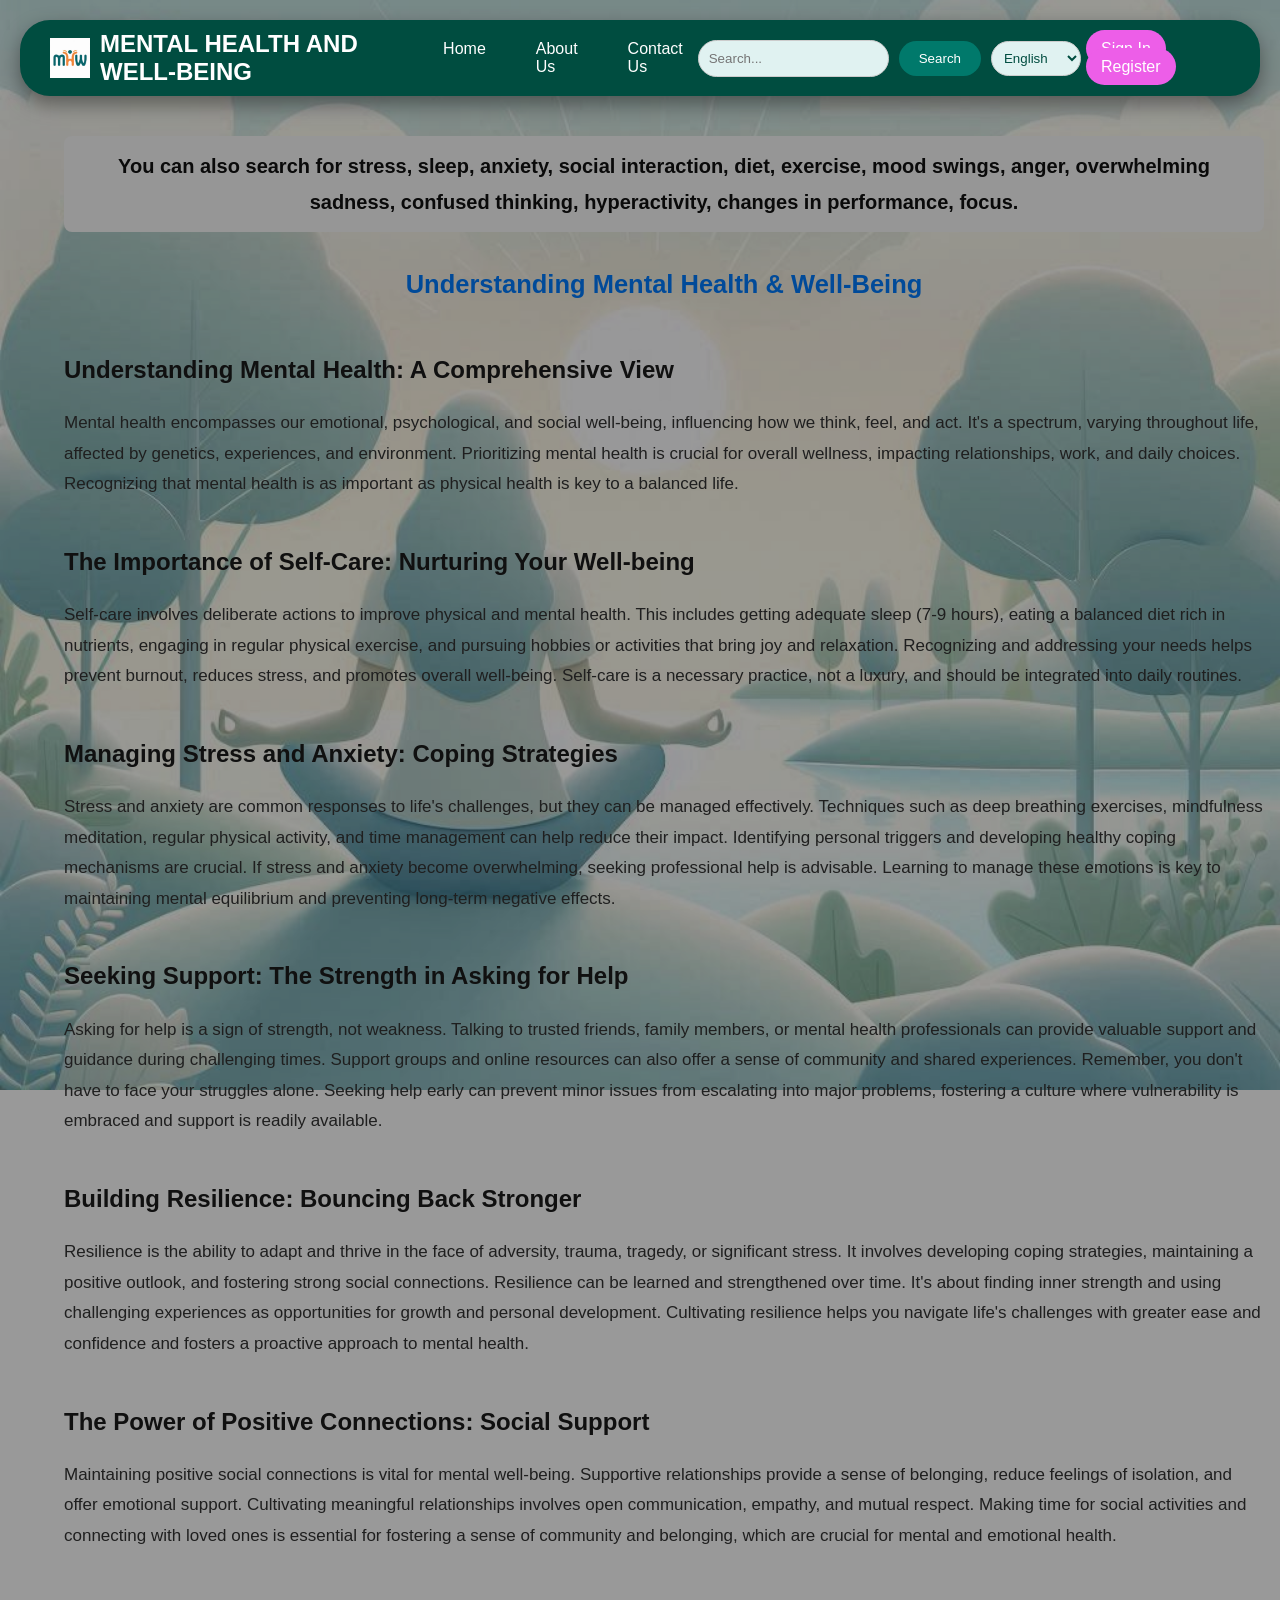
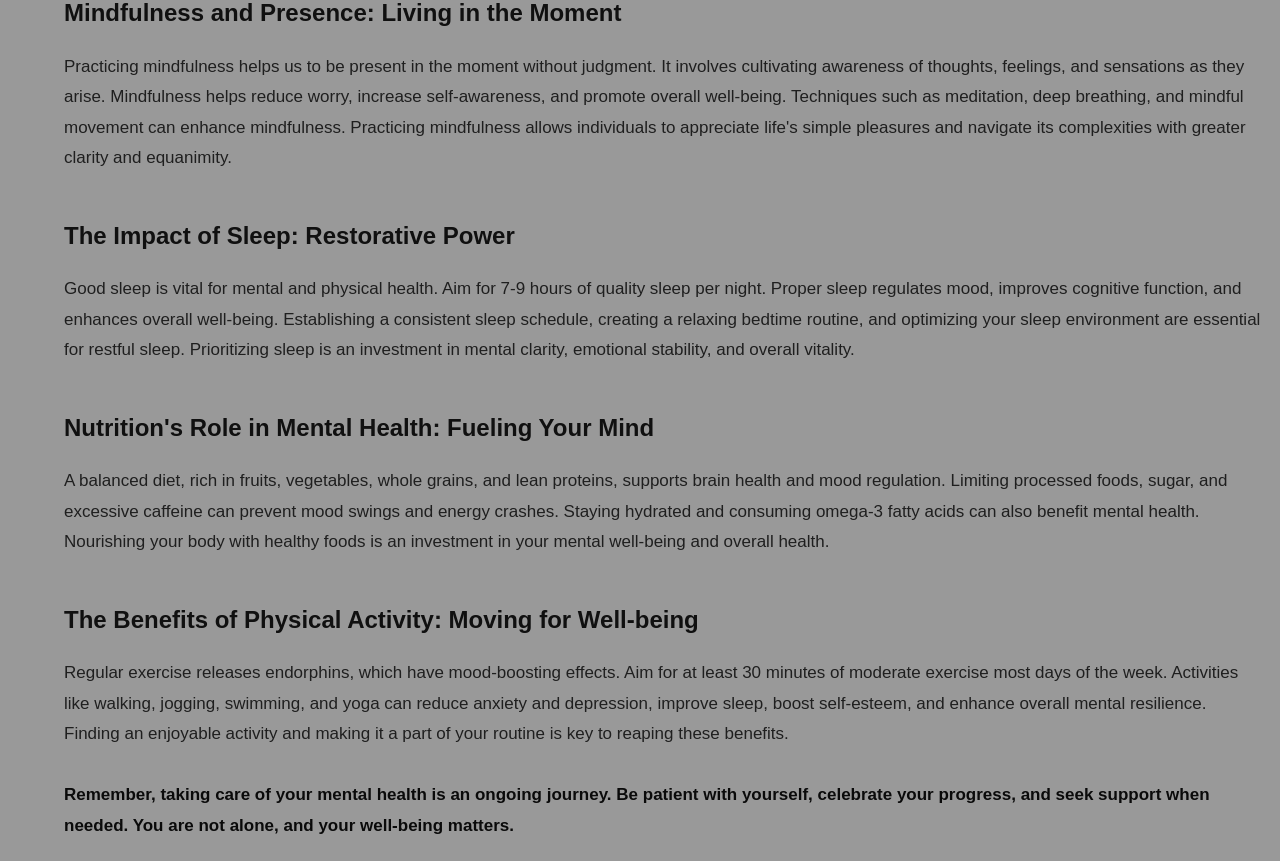
==== index.html @ 427c66b4 "Initial commit" ====
<!DOCTYPE html>
<html lang="en">
<head>
    <meta charset="UTF-8">
    <meta name="viewport" content="width=device-width, initial-scale=1.0">
    <title>My Website</title>
    <link rel="stylesheet" href="style.css">
    <style>
        body {
            font-family: Arial, sans-serif;
            margin: 0;
            padding: 0;
            background: url('Designer.jpeg') no-repeat center center fixed;
            background-size: cover;
            background-position: center;
            display: flex;
            flex-direction: column;
            min-height: 100vh;
            position: relative;
        }
        .overlay {
            position: absolute;
            top: 0;
            left: 0;
            width: 100%;
            height: 100%;
            background: rgba(0, 0, 0, 0.4);
            z-index: 1;
        }
        .navbar {
            position: relative;
            z-index: 2;
            display: flex;
            align-items: center;
            justify-content: space-between;
            background-color: #004d40; /* Dark teal background */
            padding: 10px 30px;
            color: white;
            box-shadow: 0 8px 20px rgba(0, 0, 0, 0.4);
            border-radius: 30px; /* Rounded corners */
            margin: 20px; /* Add space from the edges */
            transition: background-color 0.3s ease-in-out;
        }
        .navbar:hover {
            background-color: #00695c; /* Lighter teal on hover */
        }
        .logo {
            display: flex;
            align-items: center;
        }
        .logo img {
            width: 40px;
            height: 40px;
            margin-right: 10px;
        }
        .logo h1 {
            margin: 0;
            font-size: 24px;
            font-weight: bold;
            text-transform: uppercase;
        }
        .nav-links {
            display: flex;
            gap: 20px;
        }
        .nav-links a {
            color: white;
            text-decoration: none;
            padding: 10px 15px;
            border-radius: 30px; /* Rounded links */
            font-size: 16px;
            font-weight: 500;
            transition: background 0.3s ease-in-out;
        }
        .nav-links a:hover {
            background-color: #00796b; /* Slightly lighter teal */
            transform: scale(1.05); /* Hover effect scale */
        }
        .search-language {
            display: flex;
            align-items: center;
            gap: 10px; /* Adds space between search bar, button, and language select */
        }
        .search-box {
            padding: 10px;
            border-radius: 20px; /* Rounded search box */
            border: 1px solid #ccc;
            outline: none;
            background-color: #e0f2f1; /* Light cyan background */
            color: #004d40; /* Dark teal text */
        }
        .search-box:focus {
            border-color: #00796b; /* Lighter teal on focus */
        }
        .btn {
            padding: 10px 20px;
            border-radius: 20px; /* Rounded button */
            background-color: #00796b; /* Lighter teal */
            color: white;
            text-decoration: none;
            border: none;
            cursor: pointer;
            transition: background 0.3s ease-in-out;
        }
        .btn:hover {
            background-color: #004d40; /* Dark teal on hover */
        }
        .language-select {
            padding: 8px;
            border-radius: 20px; /* Rounded select box */
            border: 1px solid #ccc;
            background-color: #e0f2f1; /* Light cyan background */
            color: #004d40; /* Dark teal text */
        }
        .auth-buttons .btn {
            background-color: #ed5ee8;
            padding: 10px 15px;
            border-radius: 30px; /* Rounded button */
            color: white;
            text-decoration: none;
            margin-left: 5px;
            transition: background 0.3s ease;
        }
        .auth-buttons .btn:hover {
            background-color: #ed4949;
        }
        .profile-container {
            position: relative;
            display: none;
        }
        .profile-btn {
            background-color: #b46ef1;
            padding: 10px 15px;
            border-radius: 30px; /* Rounded button */
            color: white;
            text-decoration: none;
            cursor: pointer;
            border: none;
        }
        .profile-dropdown {
            display: none;
            position: absolute;
            right: 0;
            top: 40px;
            background: white;
            color: black;
            padding: 15px;
            border-radius: 15px;
            box-shadow: 0 0 10px rgba(0, 0, 0, 0.2);
            width: 250px;
            text-align: left;
        }
        .profile-dropdown p {
            margin: 5px 0;
        }
        .profile-dropdown button {
            background-color: #007bff;
            color: white;
            border: none;
            padding: 8px 12px;
            border-radius: 5px;
            cursor: pointer;
            width: 100%;
            margin-top: 8px;
        }
        .logout-btn {
            background-color: red !important;
        }

        /* Mental Health Section Styles */
        .mental-health-section {
            padding: 20px;
            background: rgba(255, 255, 255, 0.7); /* Transparent background */
            border-radius: 10px;
            max-width: 900px;
            margin-left: auto;
            margin-right: auto;
            margin-top: 0;
            text-align: left;
            color: #333;
        }
        .mental-health-section h2 {
            color: #007bff;
            text-align: center;
        }
        .mental-health-section p {
            font-size: 18px;
            line-height: 1.8;
            margin-bottom: 20px;
        }
        .mental-health-section ul {
            list-style-type: none;
            padding: 0;
        }
        .mental-health-section ul li {
            background: #e6f2ff;
            padding: 10px;
            margin: 8px 0;
            border-left: 5px solid #007bff;
            font-size: 16px;
        }
        .hidden-section {
            display: none;
        }
    </style>
</head>
<body>
    <div class="overlay"></div>
    <nav class="navbar">
        <div class="logo">
            <img src="logo2.jpeg" alt="Logo">
            <h1>Mental Health And Well-Being</h1>
        </div>
        <div class="nav-links">
            <a href="#home" onclick="showSection('home')">Home</a>
            <a href="#about" onclick="showSection('about')">About Us</a>
            <a href="#contact" onclick="showSection('contact')">Contact Us</a>
        </div>
        <div class="search-language">
            <input type="text" id="search-box" class="search-box" placeholder="Search...">
            <button id="search-btn" class="btn">Search</button>
            <select class="language-select">
                <option value="en">English</option>
                <option value="es">Español</option>
                <option value="fr">Français</option>
            </select>
        </div>
        <div class="auth-buttons" id="authButtons">
            <a href="login.html" class="btn">Sign In</a>
            <a href="register.html" class="btn">Register</a>
        </div>
        <div class="profile-container" id="profileContainer">
            <button class="profile-btn" onclick="toggleProfile()">Profile</button>
            <div class="profile-dropdown" id="profileDropdown">
                <p><strong>Username:</strong> <span id="profileUsername"></span></p>
                <p><strong>Email:</strong> <span id="profileEmail"></span></p>
                <p><strong>Phone:</strong> <span id="profilePhone"></span></p>
                <button onclick="editProfile()">Edit Profile</button>
                <button class="logout-btn" onclick="logout()">Logout</button>
            </div>
        </div>
    </nav>

    <div class="mental-health-section" id="homeSection">
        <h2>Understanding Mental Health & Well-Being</h2>
        <script src="home.js"></script>
    </div>

    <div class="mental-health-section hidden-section" id="aboutSection">
        <h2>About Us</h2>
        <script src="about us.js"></script>
    </div>

    <div class="mental-health-section hidden-section" id="contactSection">
        <h2>Contact Us</h2>
        <p>If you have any questions or comments, please feel free to contact us.</p>
        <p>Email: pavanrakhi229@gmail.com</p>
        <p>Phone: 7673921139</p>
        <p>Email: barathwajmaduri6@gmail.com</p>
        <p>Phone: 8328093552</p>
        <p>Email: 23r01a66c8@cmrithyderabad.edu.in</p>
        <p>Phone: 7386427378</p>
    </div>

    <script>
        function updateAuthButtons() {
            let loggedInUser = JSON.parse(localStorage.getItem("loggedInUser"));

            if (loggedInUser) {
                document.getElementById("authButtons").style.display = "none";
                document.getElementById("profileContainer").style.display = "block";

                document.getElementById("profileUsername").innerText = loggedInUser.username || "N/A";
                document.getElementById("profileEmail").innerText = loggedInUser.email || "N/A";
                document.getElementById("profilePhone").innerText = loggedInUser.phone || "N/A";
            }
        }

        function toggleProfile() {
            let profileDropdown = document.getElementById("profileDropdown");
            profileDropdown.style.display = (profileDropdown.style.display === "block") ? "none" : "block";
        }

        function editProfile() {
            window.location.href = "profile.html";
        }

        function logout() {
            localStorage.removeItem("loggedInUser");
            alert("Logged out successfully!");
            window.location.href = "login.html";
        }

        function showSection(sectionId) {
            document.querySelectorAll('.mental-health-section').forEach(section => {
                section.classList.add('hidden-section');
            });
            document.getElementById(sectionId + 'Section').classList.remove('hidden-section');
        }

        function performSearch() {
            const searchQuery = document.getElementById("search-box").value;
            if (searchQuery) {
                window.location.href = `search.html?query=${encodeURIComponent(searchQuery)}`;
            } else {
                alert("Please enter a search query.");
            }
        }

        document.addEventListener("DOMContentLoaded", function() {
            updateAuthButtons();
            showSection('home');
            document.getElementById("search-btn").addEventListener("click", performSearch);
        });
    </script>
    <script src="script1.js"></script>
    <script src="sleep.js"></script>
    <script src="socialinteraction.js"></script>
    <script src="stress.js"></script>
    <script src="anxiety.js"></script>
    <script src="diet.js"></script>
    <script src="exercise.js"></script>
</body>
</html>
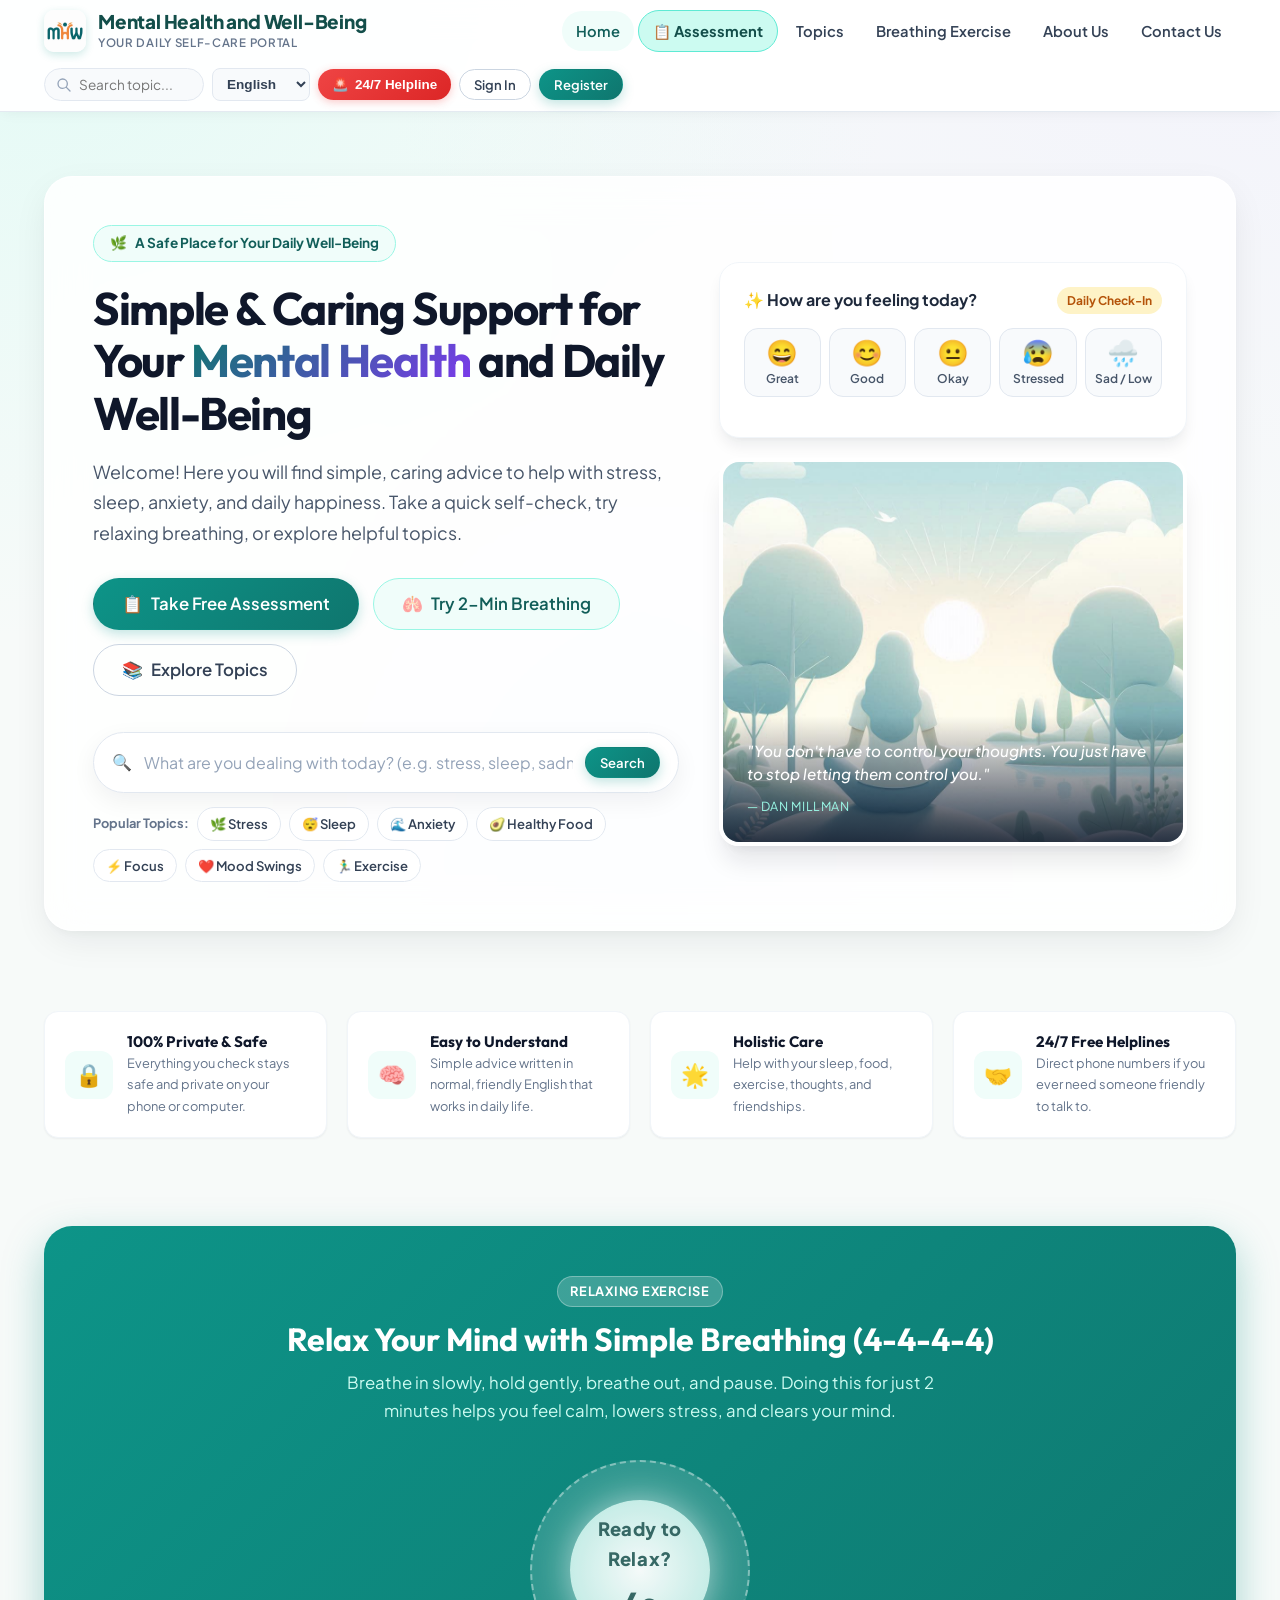
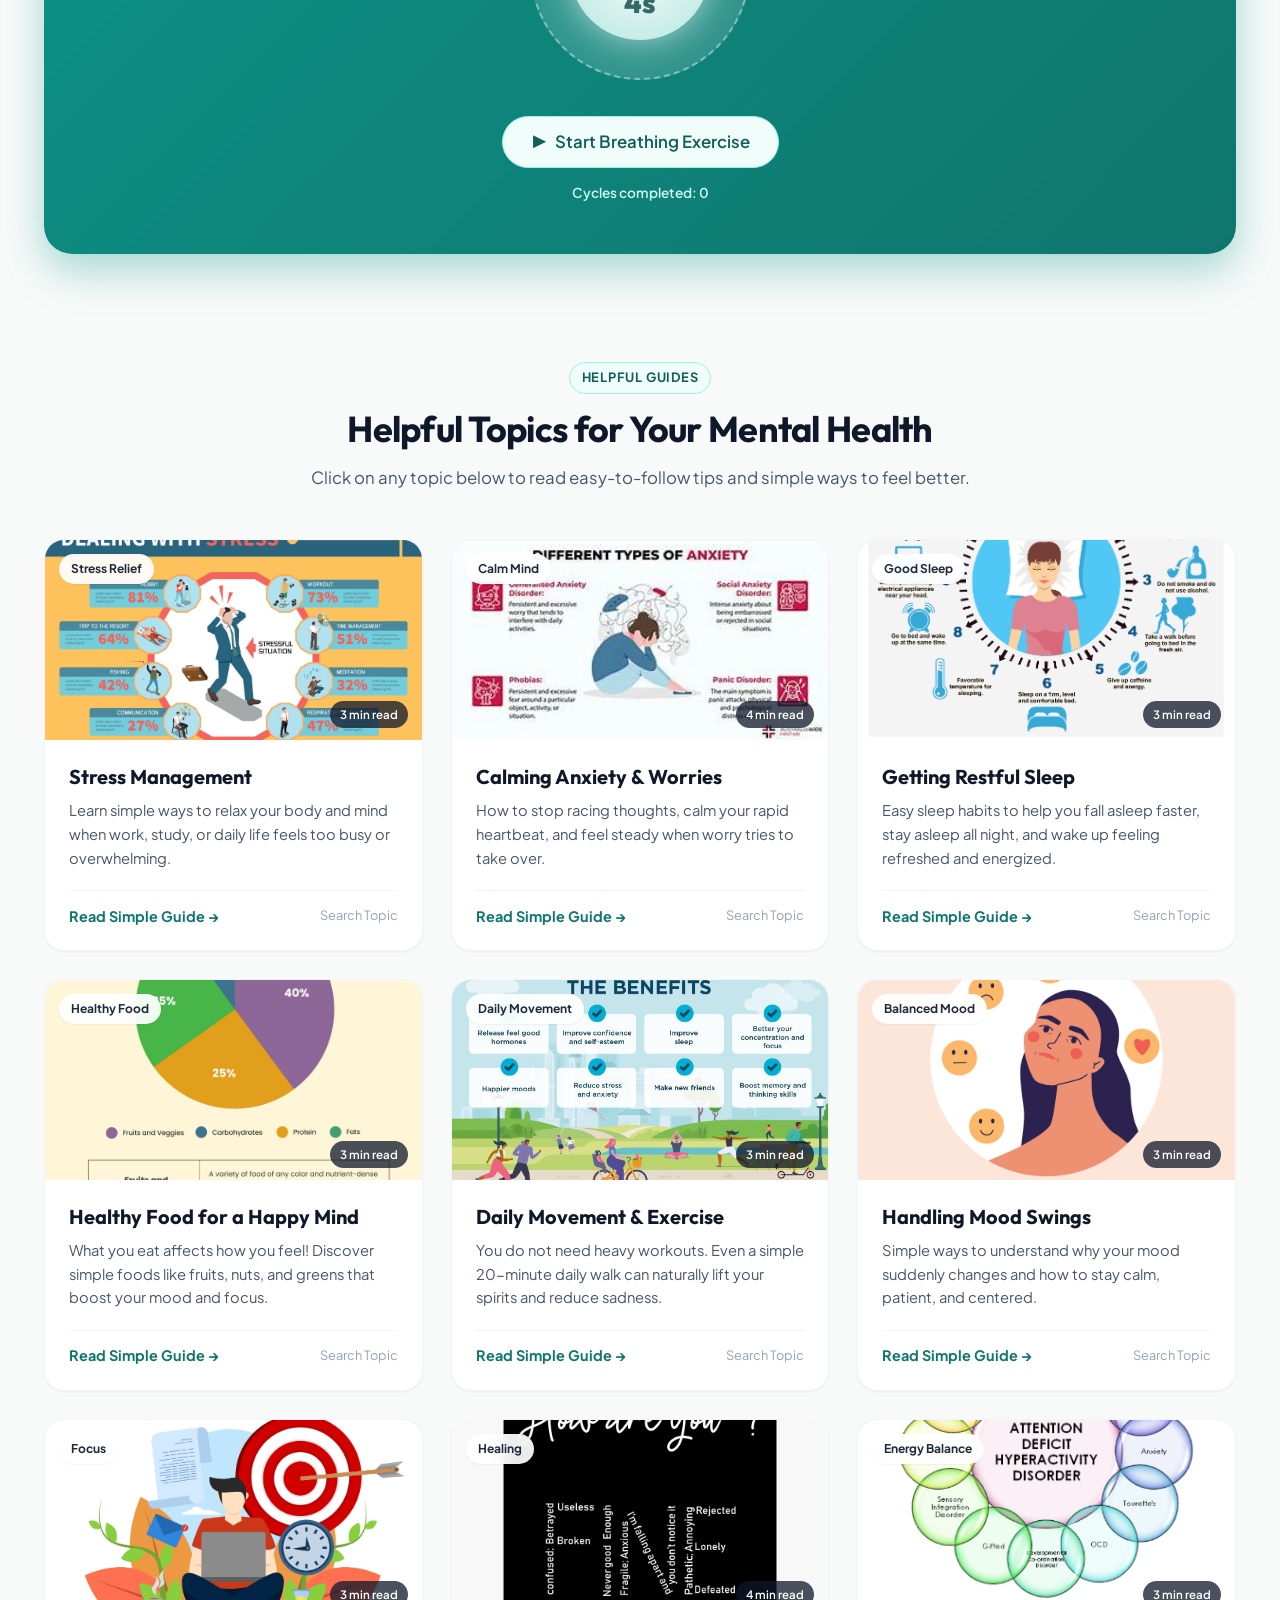
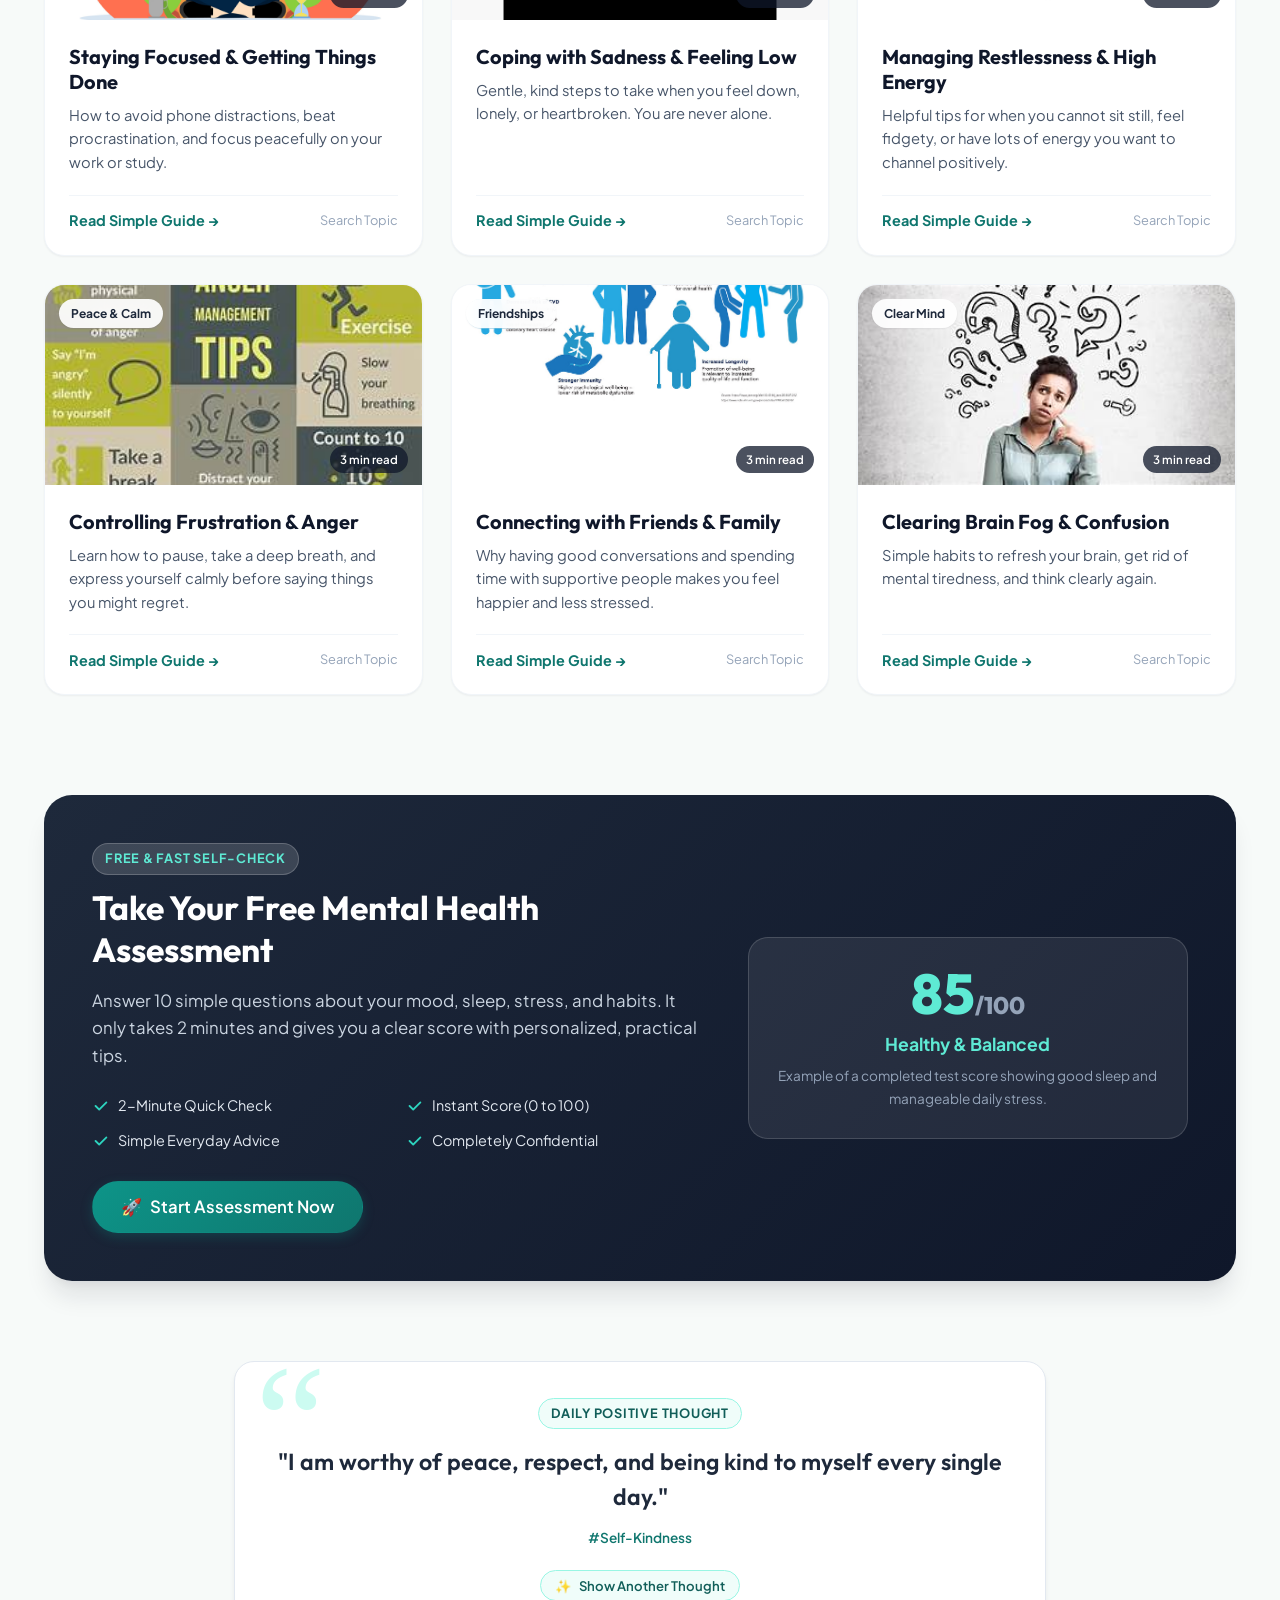
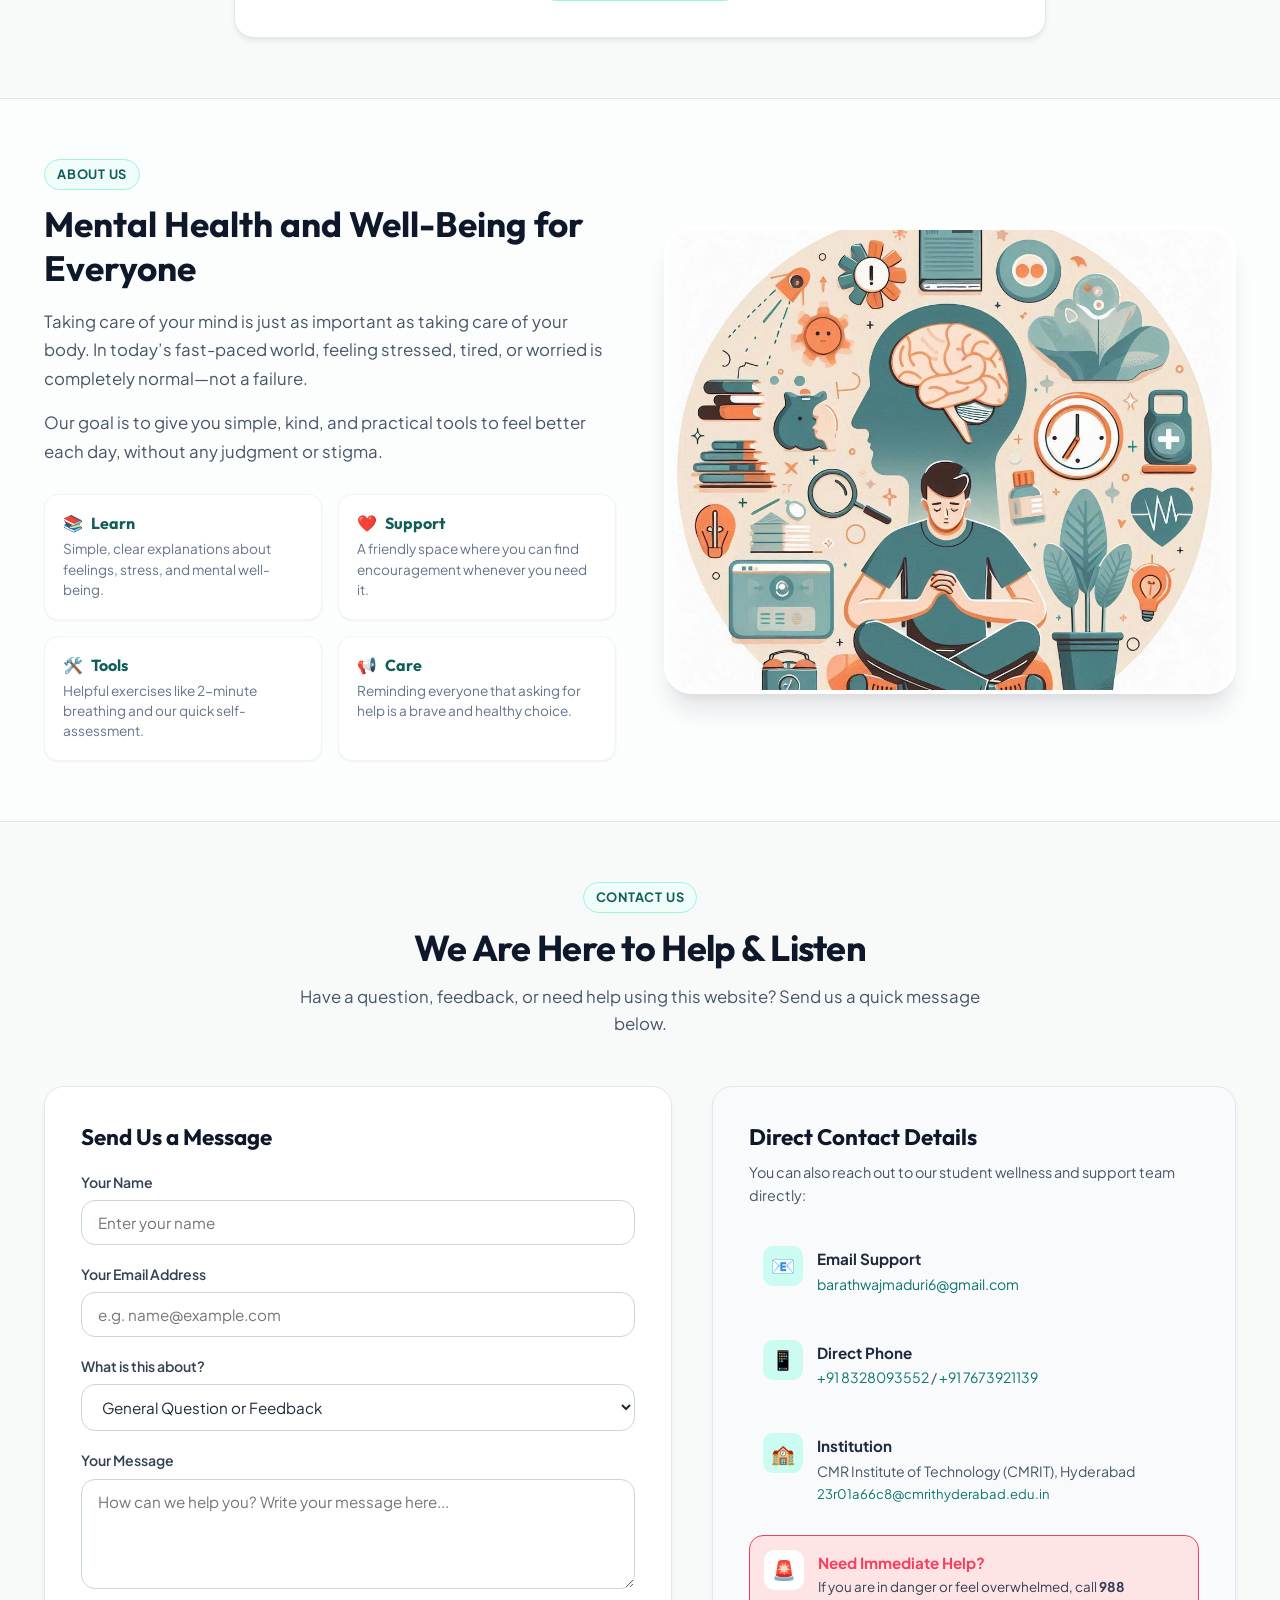
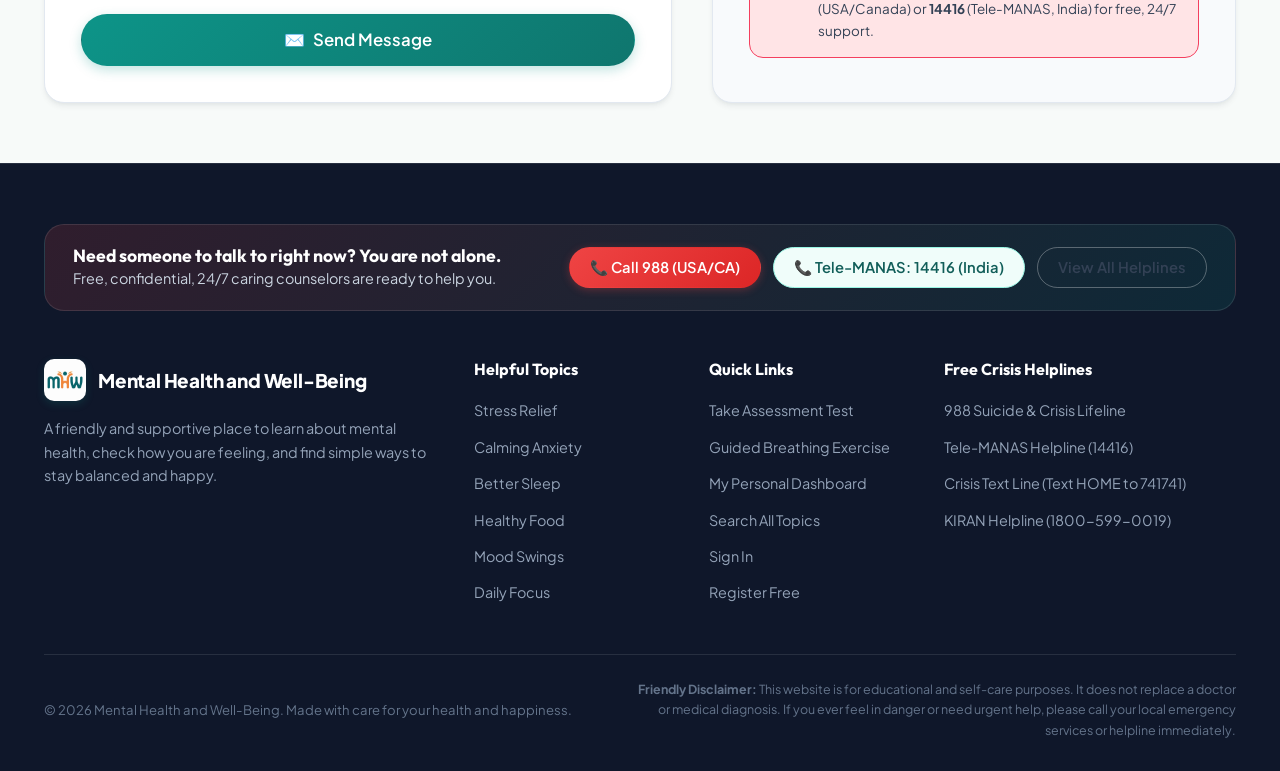
==== commit b980c093: "Innitial commit" ====
--- a/index.html
+++ b/index.html
@@ -3,322 +3,820 @@
 <head>
     <meta charset="UTF-8">
     <meta name="viewport" content="width=device-width, initial-scale=1.0">
-    <title>My Website</title>
+    <meta name="description" content="Mental Health and Well-Being - A friendly, supportive guide for everyday mental wellness, stress relief, healthy sleep, and 24/7 helpline support.">
+    <title>Mental Health and Well-Being</title>
     <link rel="stylesheet" href="style.css">
-    <style>
-        body {
-            font-family: Arial, sans-serif;
-            margin: 0;
-            padding: 0;
-            background: url('Designer.jpeg') no-repeat center center fixed;
-            background-size: cover;
-            background-position: center;
-            display: flex;
-            flex-direction: column;
-            min-height: 100vh;
-            position: relative;
-        }
-        .overlay {
-            position: absolute;
-            top: 0;
-            left: 0;
-            width: 100%;
-            height: 100%;
-            background: rgba(0, 0, 0, 0.4);
-            z-index: 1;
-        }
-        .navbar {
-            position: relative;
-            z-index: 2;
-            display: flex;
-            align-items: center;
-            justify-content: space-between;
-            background-color: #004d40; /* Dark teal background */
-            padding: 10px 30px;
-            color: white;
-            box-shadow: 0 8px 20px rgba(0, 0, 0, 0.4);
-            border-radius: 30px; /* Rounded corners */
-            margin: 20px; /* Add space from the edges */
-            transition: background-color 0.3s ease-in-out;
-        }
-        .navbar:hover {
-            background-color: #00695c; /* Lighter teal on hover */
-        }
-        .logo {
-            display: flex;
-            align-items: center;
-        }
-        .logo img {
-            width: 40px;
-            height: 40px;
-            margin-right: 10px;
-        }
-        .logo h1 {
-            margin: 0;
-            font-size: 24px;
-            font-weight: bold;
-            text-transform: uppercase;
-        }
-        .nav-links {
-            display: flex;
-            gap: 20px;
-        }
-        .nav-links a {
-            color: white;
-            text-decoration: none;
-            padding: 10px 15px;
-            border-radius: 30px; /* Rounded links */
-            font-size: 16px;
-            font-weight: 500;
-            transition: background 0.3s ease-in-out;
-        }
-        .nav-links a:hover {
-            background-color: #00796b; /* Slightly lighter teal */
-            transform: scale(1.05); /* Hover effect scale */
-        }
-        .search-language {
-            display: flex;
-            align-items: center;
-            gap: 10px; /* Adds space between search bar, button, and language select */
-        }
-        .search-box {
-            padding: 10px;
-            border-radius: 20px; /* Rounded search box */
-            border: 1px solid #ccc;
-            outline: none;
-            background-color: #e0f2f1; /* Light cyan background */
-            color: #004d40; /* Dark teal text */
-        }
-        .search-box:focus {
-            border-color: #00796b; /* Lighter teal on focus */
-        }
-        .btn {
-            padding: 10px 20px;
-            border-radius: 20px; /* Rounded button */
-            background-color: #00796b; /* Lighter teal */
-            color: white;
-            text-decoration: none;
-            border: none;
-            cursor: pointer;
-            transition: background 0.3s ease-in-out;
-        }
-        .btn:hover {
-            background-color: #004d40; /* Dark teal on hover */
-        }
-        .language-select {
-            padding: 8px;
-            border-radius: 20px; /* Rounded select box */
-            border: 1px solid #ccc;
-            background-color: #e0f2f1; /* Light cyan background */
-            color: #004d40; /* Dark teal text */
-        }
-        .auth-buttons .btn {
-            background-color: #ed5ee8;
-            padding: 10px 15px;
-            border-radius: 30px; /* Rounded button */
-            color: white;
-            text-decoration: none;
-            margin-left: 5px;
-            transition: background 0.3s ease;
-        }
-        .auth-buttons .btn:hover {
-            background-color: #ed4949;
-        }
-        .profile-container {
-            position: relative;
-            display: none;
-        }
-        .profile-btn {
-            background-color: #b46ef1;
-            padding: 10px 15px;
-            border-radius: 30px; /* Rounded button */
-            color: white;
-            text-decoration: none;
-            cursor: pointer;
-            border: none;
-        }
-        .profile-dropdown {
-            display: none;
-            position: absolute;
-            right: 0;
-            top: 40px;
-            background: white;
-            color: black;
-            padding: 15px;
-            border-radius: 15px;
-            box-shadow: 0 0 10px rgba(0, 0, 0, 0.2);
-            width: 250px;
-            text-align: left;
-        }
-        .profile-dropdown p {
-            margin: 5px 0;
-        }
-        .profile-dropdown button {
-            background-color: #007bff;
-            color: white;
-            border: none;
-            padding: 8px 12px;
-            border-radius: 5px;
-            cursor: pointer;
-            width: 100%;
-            margin-top: 8px;
-        }
-        .logout-btn {
-            background-color: red !important;
-        }
-
-        /* Mental Health Section Styles */
-        .mental-health-section {
-            padding: 20px;
-            background: rgba(255, 255, 255, 0.7); /* Transparent background */
-            border-radius: 10px;
-            max-width: 900px;
-            margin-left: auto;
-            margin-right: auto;
-            margin-top: 0;
-            text-align: left;
-            color: #333;
-        }
-        .mental-health-section h2 {
-            color: #007bff;
-            text-align: center;
-        }
-        .mental-health-section p {
-            font-size: 18px;
-            line-height: 1.8;
-            margin-bottom: 20px;
-        }
-        .mental-health-section ul {
-            list-style-type: none;
-            padding: 0;
-        }
-        .mental-health-section ul li {
-            background: #e6f2ff;
-            padding: 10px;
-            margin: 8px 0;
-            border-left: 5px solid #007bff;
-            font-size: 16px;
-        }
-        .hidden-section {
-            display: none;
-        }
-    </style>
+    <link rel="shortcut icon" href="logo2.jpeg" type="image/jpeg">
 </head>
 <body>
-    <div class="overlay"></div>
-    <nav class="navbar">
-        <div class="logo">
-            <img src="logo2.jpeg" alt="Logo">
-            <h1>Mental Health And Well-Being</h1>
+
+    <!-- ==================== HEADER & TOP NAVIGATION BAR ==================== -->
+    <header class="site-header">
+        <div class="container">
+            <nav class="navbar">
+                <!-- Brand Logo & Name -->
+                <a href="index.html" class="brand-logo">
+                    <img src="logo2.jpeg" alt="Mental Health and Well-Being Logo">
+                    <div class="brand-text">
+                        <span class="brand-title">Mental Health and Well-Being</span>
+                        <span class="brand-subtitle">Your Daily Self-Care Portal</span>
+                    </div>
+                </a>
+
+                <!-- Core Navigation Links (Properly placed & clearly labeled) -->
+                <ul class="nav-links">
+                    <li><a href="index.html" class="nav-link active" data-i18n="navHome">Home</a></li>
+                    <li><a href="form.html" class="nav-link nav-highlight" data-i18n="navAssessment">📋 Assessment</a></li>
+                    <li><a href="#topics" class="nav-link" data-i18n="navTopics">Topics</a></li>
+                    <li><a href="#breathing" class="nav-link">Breathing Exercise</a></li>
+                    <li><a href="#about" class="nav-link" data-i18n="navAbout">About Us</a></li>
+                    <li><a href="#contact" class="nav-link" data-i18n="navContact">Contact Us</a></li>
+                </ul>
+
+                <!-- Header Actions (Search, Language, Helpline, Auth) -->
+                <div class="header-actions">
+                    <!-- Quick Search Form -->
+                    <form class="header-search-form" id="headerSearchForm" onsubmit="handleSearch(event)">
+                        <svg class="header-search-icon" viewBox="0 0 24 24">
+                            <path d="M21.71 20.29l-5.4-5.4A7.9 7.9 0 0 0 18 10a8 8 0 1 0-8 8 7.9 7.9 0 0 0 4.89-1.69l5.4 5.4a1 1 0 0 0 1.42-1.42zM4 10a6 6 0 1 1 6 6 6 6 0 0 1-6-6z"/>
+                        </svg>
+                        <input type="text" id="globalSearchInput" class="header-search-input" placeholder="Search topic...">
+                    </form>
+
+                    <!-- Language Selector -->
+                    <select id="langSelect" class="lang-selector" onchange="changeLanguage(this.value)" aria-label="Select Language">
+                        <option value="en">English</option>
+                        <option value="es">Español</option>
+                        <option value="fr">Français</option>
+                    </select>
+
+                    <!-- 24/7 Helpline SOS Button -->
+                    <button class="btn-sos" onclick="openCrisisModal()" title="Free 24/7 Crisis Help">
+                        <span>🚨</span> 24/7 Helpline
+                    </button>
+
+                    <!-- Sign In / Register Buttons -->
+                    <div class="auth-group" id="authButtons">
+                        <a href="login.html" class="btn btn-outline btn-sm" data-i18n="btnSignIn">Sign In</a>
+                        <a href="register.html" class="btn btn-primary btn-sm" data-i18n="btnRegister">Register</a>
+                    </div>
+
+                    <!-- Profile Dropdown (Displayed when signed in) -->
+                    <div class="user-profile-widget" id="profileWidget" style="display: none;">
+                        <button class="user-avatar-btn" onclick="toggleProfileDropdown(event)">
+                            <div class="user-avatar-img" id="userAvatarText">U</div>
+                            <span id="profileUsername">User</span>
+                            <span style="font-size: 0.7rem;">▼</span>
+                        </button>
+                        <div class="profile-dropdown-menu" id="profileDropdown">
+                            <div class="profile-dropdown-header">
+                                <div class="profile-dropdown-name" id="dropdownUsername">Welcome Back</div>
+                                <div class="profile-dropdown-email" id="profileEmail">user@example.com</div>
+                            </div>
+                            <a href="profile.html" class="profile-dropdown-item">
+                                <span>👤</span> My Profile & Dashboard
+                            </a>
+                            <a href="form.html" class="profile-dropdown-item">
+                                <span>📋</span> Take Assessment
+                            </a>
+                            <a href="search.html" class="profile-dropdown-item">
+                                <span>📚</span> Knowledge Library
+                            </a>
+                            <button class="profile-dropdown-item danger" onclick="handleLogout()">
+                                <span>🚪</span> Sign Out
+                            </button>
+                        </div>
+                    </div>
+                </div>
+            </nav>
         </div>
-        <div class="nav-links">
-            <a href="#home" onclick="showSection('home')">Home</a>
-            <a href="#about" onclick="showSection('about')">About Us</a>
-            <a href="#contact" onclick="showSection('contact')">Contact Us</a>
+    </header>
+
+    <!-- ==================== MAIN CONTENT ==================== -->
+    <main id="home">
+
+        <!-- ===== HERO SECTION ===== -->
+        <section class="hero-section">
+            <div class="container">
+                <div class="hero-glass-card">
+                    <!-- Left Hero Content -->
+                    <div class="hero-content">
+                        <div class="hero-badge">
+                            <span>🌿</span> A Safe Place for Your Daily Well-Being
+                        </div>
+                        <h1 class="hero-title">
+                            Simple & Caring Support for Your <span>Mental Health</span> and Daily Well-Being
+                        </h1>
+                        <p class="hero-description">
+                            Welcome! Here you will find simple, caring advice to help with stress, sleep, anxiety, and daily happiness. Take a quick self-check, try relaxing breathing, or explore helpful topics.
+                        </p>
+                        <div class="hero-buttons">
+                            <a href="form.html" class="btn btn-primary btn-lg">
+                                <span>📋</span> Take Free Assessment
+                            </a>
+                            <a href="#breathing" class="btn btn-secondary btn-lg">
+                                <span>🫁</span> Try 2-Min Breathing
+                            </a>
+                            <a href="#topics" class="btn btn-outline btn-lg">
+                                <span>📚</span> Explore Topics
+                            </a>
+                        </div>
+
+                        <!-- Easy Search Box & Popular Topic Chips -->
+                        <div class="hero-search-hub">
+                            <span>🔍</span>
+                            <input type="text" id="heroSearchInput" placeholder="What are you dealing with today? (e.g. stress, sleep, sadness)..." onkeydown="if(event.key==='Enter'){window.location.href='search.html?query='+encodeURIComponent(this.value)}">
+                            <button class="btn btn-primary btn-sm" onclick="window.location.href='search.html?query='+encodeURIComponent(document.getElementById('heroSearchInput').value)">Search</button>
+                        </div>
+
+                        <div class="quick-topic-chips">
+                            <span style="font-size: 0.8rem; font-weight: 700; color: var(--slate-500);">Popular Topics:</span>
+                            <a href="search.html?query=stress" class="topic-chip">🌿 Stress</a>
+                            <a href="search.html?query=sleep" class="topic-chip">😴 Sleep</a>
+                            <a href="search.html?query=anxiety" class="topic-chip">🌊 Anxiety</a>
+                            <a href="search.html?query=diet" class="topic-chip">🥑 Healthy Food</a>
+                            <a href="search.html?query=focus" class="topic-chip">⚡ Focus</a>
+                            <a href="search.html?query=mood" class="topic-chip">❤️ Mood Swings</a>
+                            <a href="search.html?query=exercise" class="topic-chip">🏃‍♂️ Exercise</a>
+                        </div>
+                    </div>
+
+                    <!-- Right Hero Visual & Mood Check-In Widget -->
+                    <div class="hero-side-column">
+                        <!-- Daily Mood Check-In Card -->
+                        <div class="mood-checkin-card">
+                            <div class="mood-checkin-header">
+                                <span class="mood-checkin-title">✨ How are you feeling today?</span>
+                                <span class="mood-streak-badge">Daily Check-In</span>
+                            </div>
+                            <div class="mood-options-grid">
+                                <button class="mood-btn" onclick="selectMood('rad', this)">
+                                    <span class="mood-emoji">😄</span>
+                                    <span class="mood-label">Great</span>
+                                </button>
+                                <button class="mood-btn" onclick="selectMood('good', this)">
+                                    <span class="mood-emoji">😊</span>
+                                    <span class="mood-label">Good</span>
+                                </button>
+                                <button class="mood-btn" onclick="selectMood('okay', this)">
+                                    <span class="mood-emoji">😐</span>
+                                    <span class="mood-label">Okay</span>
+                                </button>
+                                <button class="mood-btn" onclick="selectMood('stressed', this)">
+                                    <span class="mood-emoji">😰</span>
+                                    <span class="mood-label">Stressed</span>
+                                </button>
+                                <button class="mood-btn" onclick="selectMood('overwhelmed', this)">
+                                    <span class="mood-emoji">🌧️</span>
+                                    <span class="mood-label">Sad / Low</span>
+                                </button>
+                            </div>
+                            <div id="moodFeedback" class="mood-feedback-box"></div>
+                        </div>
+
+                        <!-- Visual Artwork Card -->
+                        <div class="hero-visual-card" style="margin-top: 20px;">
+                            <img src="Designer.jpeg" alt="Mental Health and Well-Being Artwork" class="hero-visual-img">
+                            <div class="hero-visual-overlay">
+                                <p class="hero-visual-quote">"You don't have to control your thoughts. You just have to stop letting them control you."</p>
+                                <span class="hero-visual-author">— Dan Millman</span>
+                            </div>
+                        </div>
+                    </div>
+                </div>
+            </div>
+        </section>
+
+        <!-- ===== TRUST & REASSURANCE BANNER ===== -->
+        <section class="trust-banner">
+            <div class="container">
+                <div class="trust-grid">
+                    <div class="trust-card">
+                        <div class="trust-icon-box">🔒</div>
+                        <div class="trust-text">
+                            <h4>100% Private & Safe</h4>
+                            <p>Everything you check stays safe and private on your phone or computer.</p>
+                        </div>
+                    </div>
+                    <div class="trust-card">
+                        <div class="trust-icon-box">🧠</div>
+                        <div class="trust-text">
+                            <h4>Easy to Understand</h4>
+                            <p>Simple advice written in normal, friendly English that works in daily life.</p>
+                        </div>
+                    </div>
+                    <div class="trust-card">
+                        <div class="trust-icon-box">🌟</div>
+                        <div class="trust-text">
+                            <h4>Holistic Care</h4>
+                            <p>Help with your sleep, food, exercise, thoughts, and friendships.</p>
+                        </div>
+                    </div>
+                    <div class="trust-card">
+                        <div class="trust-icon-box">🤝</div>
+                        <div class="trust-text">
+                            <h4>24/7 Free Helplines</h4>
+                            <p>Direct phone numbers if you ever need someone friendly to talk to.</p>
+                        </div>
+                    </div>
+                </div>
+            </div>
+        </section>
+
+        <!-- ===== GUIDED BREATHING EXERCISE (BOX BREATHING) ===== -->
+        <section class="breathing-section" id="breathing">
+            <div class="container">
+                <div class="breathing-container">
+                    <span class="section-tag" style="background: rgba(255, 255, 255, 0.2); color: white; border-color: rgba(255, 255, 255, 0.3);">Relaxing Exercise</span>
+                    <h2 class="breathing-title">Relax Your Mind with Simple Breathing (4-4-4-4)</h2>
+                    <p class="breathing-subtitle">
+                        Breathe in slowly, hold gently, breathe out, and pause. Doing this for just 2 minutes helps you feel calm, lowers stress, and clears your mind.
+                    </p>
+
+                    <!-- Breathing Orb -->
+                    <div class="breath-circle-wrapper">
+                        <div class="breath-orb-outer"></div>
+                        <div class="breath-orb-inner" id="breathOrb">
+                            <span class="breath-instruction" id="breathInstruction">Ready to Relax?</span>
+                            <span class="breath-timer" id="breathTimer">4s</span>
+                        </div>
+                    </div>
+
+                    <!-- Controls -->
+                    <div class="breathing-controls">
+                        <button class="btn btn-secondary btn-lg" id="breathToggleBtn" onclick="toggleBreathing()">
+                            <span>▶️</span> Start Breathing Exercise
+                        </button>
+                    </div>
+                    <div id="breathCycleCounter" style="margin-top: 14px; font-size: 0.85rem; color: var(--primary-100); font-weight: 600;">Cycles completed: 0</div>
+                </div>
+            </div>
+        </section>
+
+        <!-- ===== 12 CORE WELLNESS TOPICS GRID ===== -->
+        <section class="topics-section" id="topics">
+            <div class="container">
+                <div class="section-header">
+                    <span class="section-tag">Helpful Guides</span>
+                    <h2 class="section-title">Helpful Topics for Your Mental Health</h2>
+                    <p class="section-subtitle">
+                        Click on any topic below to read easy-to-follow tips and simple ways to feel better.
+                    </p>
+                </div>
+
+                <div class="topics-grid">
+                    <!-- 1. Stress -->
+                    <div class="topic-card">
+                        <div class="topic-card-media">
+                            <img src="stress.jpg" alt="Stress Management">
+                            <span class="topic-card-badge">Stress Relief</span>
+                            <span class="topic-card-readtime">3 min read</span>
+                        </div>
+                        <div class="topic-card-body">
+                            <h3 class="topic-card-title">Stress Management</h3>
+                            <p class="topic-card-snippet">Learn simple ways to relax your body and mind when work, study, or daily life feels too busy or overwhelming.</p>
+                            <div class="topic-card-footer">
+                                <button class="topic-card-link" onclick="openTopicModal('stress')">Read Simple Guide →</button>
+                                <a href="search.html?query=stress" style="font-size: 0.8rem; color: var(--slate-400);">Search Topic</a>
+                            </div>
+                        </div>
+                    </div>
+
+                    <!-- 2. Anxiety -->
+                    <div class="topic-card">
+                        <div class="topic-card-media">
+                            <img src="anxiety.jpeg" alt="Anxiety Relief">
+                            <span class="topic-card-badge">Calm Mind</span>
+                            <span class="topic-card-readtime">4 min read</span>
+                        </div>
+                        <div class="topic-card-body">
+                            <h3 class="topic-card-title">Calming Anxiety & Worries</h3>
+                            <p class="topic-card-snippet">How to stop racing thoughts, calm your rapid heartbeat, and feel steady when worry tries to take over.</p>
+                            <div class="topic-card-footer">
+                                <button class="topic-card-link" onclick="openTopicModal('anxiety')">Read Simple Guide →</button>
+                                <a href="search.html?query=anxiety" style="font-size: 0.8rem; color: var(--slate-400);">Search Topic</a>
+                            </div>
+                        </div>
+                    </div>
+
+                    <!-- 3. Sleep -->
+                    <div class="topic-card">
+                        <div class="topic-card-media">
+                            <img src="sleep.jpg" alt="Sleep Hygiene">
+                            <span class="topic-card-badge">Good Sleep</span>
+                            <span class="topic-card-readtime">3 min read</span>
+                        </div>
+                        <div class="topic-card-body">
+                            <h3 class="topic-card-title">Getting Restful Sleep</h3>
+                            <p class="topic-card-snippet">Easy sleep habits to help you fall asleep faster, stay asleep all night, and wake up feeling refreshed and energized.</p>
+                            <div class="topic-card-footer">
+                                <button class="topic-card-link" onclick="openTopicModal('sleep')">Read Simple Guide →</button>
+                                <a href="search.html?query=sleep" style="font-size: 0.8rem; color: var(--slate-400);">Search Topic</a>
+                            </div>
+                        </div>
+                    </div>
+
+                    <!-- 4. Diet -->
+                    <div class="topic-card">
+                        <div class="topic-card-media">
+                            <img src="diet1.jpg" alt="Healthy Food">
+                            <span class="topic-card-badge">Healthy Food</span>
+                            <span class="topic-card-readtime">3 min read</span>
+                        </div>
+                        <div class="topic-card-body">
+                            <h3 class="topic-card-title">Healthy Food for a Happy Mind</h3>
+                            <p class="topic-card-snippet">What you eat affects how you feel! Discover simple foods like fruits, nuts, and greens that boost your mood and focus.</p>
+                            <div class="topic-card-footer">
+                                <button class="topic-card-link" onclick="openTopicModal('diet')">Read Simple Guide →</button>
+                                <a href="search.html?query=diet" style="font-size: 0.8rem; color: var(--slate-400);">Search Topic</a>
+                            </div>
+                        </div>
+                    </div>
+
+                    <!-- 5. Exercise -->
+                    <div class="topic-card">
+                        <div class="topic-card-media">
+                            <img src="exercise.jpg" alt="Exercise">
+                            <span class="topic-card-badge">Daily Movement</span>
+                            <span class="topic-card-readtime">3 min read</span>
+                        </div>
+                        <div class="topic-card-body">
+                            <h3 class="topic-card-title">Daily Movement & Exercise</h3>
+                            <p class="topic-card-snippet">You do not need heavy workouts. Even a simple 20-minute daily walk can naturally lift your spirits and reduce sadness.</p>
+                            <div class="topic-card-footer">
+                                <button class="topic-card-link" onclick="openTopicModal('exercise')">Read Simple Guide →</button>
+                                <a href="search.html?query=exercise" style="font-size: 0.8rem; color: var(--slate-400);">Search Topic</a>
+                            </div>
+                        </div>
+                    </div>
+
+                    <!-- 6. Mood Swings -->
+                    <div class="topic-card">
+                        <div class="topic-card-media">
+                            <img src="mood.jpg" alt="Mood Swings">
+                            <span class="topic-card-badge">Balanced Mood</span>
+                            <span class="topic-card-readtime">3 min read</span>
+                        </div>
+                        <div class="topic-card-body">
+                            <h3 class="topic-card-title">Handling Mood Swings</h3>
+                            <p class="topic-card-snippet">Simple ways to understand why your mood suddenly changes and how to stay calm, patient, and centered.</p>
+                            <div class="topic-card-footer">
+                                <button class="topic-card-link" onclick="openTopicModal('mood')">Read Simple Guide →</button>
+                                <a href="search.html?query=mood swings" style="font-size: 0.8rem; color: var(--slate-400);">Search Topic</a>
+                            </div>
+                        </div>
+                    </div>
+
+                    <!-- 7. Focus -->
+                    <div class="topic-card">
+                        <div class="topic-card-media">
+                            <img src="focus1.jpg" alt="Focus">
+                            <span class="topic-card-badge">Focus</span>
+                            <span class="topic-card-readtime">3 min read</span>
+                        </div>
+                        <div class="topic-card-body">
+                            <h3 class="topic-card-title">Staying Focused & Getting Things Done</h3>
+                            <p class="topic-card-snippet">How to avoid phone distractions, beat procrastination, and focus peacefully on your work or study.</p>
+                            <div class="topic-card-footer">
+                                <button class="topic-card-link" onclick="openTopicModal('focus')">Read Simple Guide →</button>
+                                <a href="search.html?query=focus" style="font-size: 0.8rem; color: var(--slate-400);">Search Topic</a>
+                            </div>
+                        </div>
+                    </div>
+
+                    <!-- 8. Sadness -->
+                    <div class="topic-card">
+                        <div class="topic-card-media">
+                            <img src="sad.jpg" alt="Sadness">
+                            <span class="topic-card-badge">Healing</span>
+                            <span class="topic-card-readtime">4 min read</span>
+                        </div>
+                        <div class="topic-card-body">
+                            <h3 class="topic-card-title">Coping with Sadness & Feeling Low</h3>
+                            <p class="topic-card-snippet">Gentle, kind steps to take when you feel down, lonely, or heartbroken. You are never alone.</p>
+                            <div class="topic-card-footer">
+                                <button class="topic-card-link" onclick="openTopicModal('sadness')">Read Simple Guide →</button>
+                                <a href="search.html?query=overwhelming sadness" style="font-size: 0.8rem; color: var(--slate-400);">Search Topic</a>
+                            </div>
+                        </div>
+                    </div>
+
+                    <!-- 9. Hyperactivity -->
+                    <div class="topic-card">
+                        <div class="topic-card-media">
+                            <img src="hyperactivity.jpg" alt="Hyperactivity">
+                            <span class="topic-card-badge">Energy Balance</span>
+                            <span class="topic-card-readtime">3 min read</span>
+                        </div>
+                        <div class="topic-card-body">
+                            <h3 class="topic-card-title">Managing Restlessness & High Energy</h3>
+                            <p class="topic-card-snippet">Helpful tips for when you cannot sit still, feel fidgety, or have lots of energy you want to channel positively.</p>
+                            <div class="topic-card-footer">
+                                <button class="topic-card-link" onclick="openTopicModal('hyperactivity')">Read Simple Guide →</button>
+                                <a href="search.html?query=hyperactivity" style="font-size: 0.8rem; color: var(--slate-400);">Search Topic</a>
+                            </div>
+                        </div>
+                    </div>
+
+                    <!-- 10. Anger -->
+                    <div class="topic-card">
+                        <div class="topic-card-media">
+                            <img src="anger.jpeg" alt="Anger">
+                            <span class="topic-card-badge">Peace & Calm</span>
+                            <span class="topic-card-readtime">3 min read</span>
+                        </div>
+                        <div class="topic-card-body">
+                            <h3 class="topic-card-title">Controlling Frustration & Anger</h3>
+                            <p class="topic-card-snippet">Learn how to pause, take a deep breath, and express yourself calmly before saying things you might regret.</p>
+                            <div class="topic-card-footer">
+                                <button class="topic-card-link" onclick="openTopicModal('anger')">Read Simple Guide →</button>
+                                <a href="search.html?query=anger" style="font-size: 0.8rem; color: var(--slate-400);">Search Topic</a>
+                            </div>
+                        </div>
+                    </div>
+
+                    <!-- 11. Social Connection -->
+                    <div class="topic-card">
+                        <div class="topic-card-media">
+                            <img src="si.jpg" alt="Social Interaction">
+                            <span class="topic-card-badge">Friendships</span>
+                            <span class="topic-card-readtime">3 min read</span>
+                        </div>
+                        <div class="topic-card-body">
+                            <h3 class="topic-card-title">Connecting with Friends & Family</h3>
+                            <p class="topic-card-snippet">Why having good conversations and spending time with supportive people makes you feel happier and less stressed.</p>
+                            <div class="topic-card-footer">
+                                <button class="topic-card-link" onclick="openTopicModal('social')">Read Simple Guide →</button>
+                                <a href="search.html?query=social interaction" style="font-size: 0.8rem; color: var(--slate-400);">Search Topic</a>
+                            </div>
+                        </div>
+                    </div>
+
+                    <!-- 12. Mental Clarity -->
+                    <div class="topic-card">
+                        <div class="topic-card-media">
+                            <img src="thinking.jpeg" alt="Clear Thinking">
+                            <span class="topic-card-badge">Clear Mind</span>
+                            <span class="topic-card-readtime">3 min read</span>
+                        </div>
+                        <div class="topic-card-body">
+                            <h3 class="topic-card-title">Clearing Brain Fog & Confusion</h3>
+                            <p class="topic-card-snippet">Simple habits to refresh your brain, get rid of mental tiredness, and think clearly again.</p>
+                            <div class="topic-card-footer">
+                                <button class="topic-card-link" onclick="openTopicModal('thinking')">Read Simple Guide →</button>
+                                <a href="search.html?query=confused thinking" style="font-size: 0.8rem; color: var(--slate-400);">Search Topic</a>
+                            </div>
+                        </div>
+                    </div>
+                </div>
+            </div>
+        </section>
+
+        <!-- ===== ASSESSMENT SPOTLIGHT BANNER ===== -->
+        <section class="assessment-cta-section">
+            <div class="container">
+                <div class="assessment-cta-card">
+                    <div>
+                        <span class="section-tag" style="background: rgba(255, 255, 255, 0.15); color: var(--primary-300); border-color: rgba(255, 255, 255, 0.2);">Free & Fast Self-Check</span>
+                        <h3>Take Your Free Mental Health Assessment</h3>
+                        <p>Answer 10 simple questions about your mood, sleep, stress, and habits. It only takes 2 minutes and gives you a clear score with personalized, practical tips.</p>
+                        
+                        <ul class="assessment-points-list">
+                            <li>
+                                <svg viewBox="0 0 20 20"><path d="M16.7 5.3a1 1 0 0 1 0 1.4l-8 8a1 1 0 0 1-1.4 0l-4-4a1 1 0 1 1 1.4-1.4L8 12.6l7.3-7.3a1 1 0 0 1 1.4 0z"/></svg>
+                                2-Minute Quick Check
+                            </li>
+                            <li>
+                                <svg viewBox="0 0 20 20"><path d="M16.7 5.3a1 1 0 0 1 0 1.4l-8 8a1 1 0 0 1-1.4 0l-4-4a1 1 0 1 1 1.4-1.4L8 12.6l7.3-7.3a1 1 0 0 1 1.4 0z"/></svg>
+                                Instant Score (0 to 100)
+                            </li>
+                            <li>
+                                <svg viewBox="0 0 20 20"><path d="M16.7 5.3a1 1 0 0 1 0 1.4l-8 8a1 1 0 0 1-1.4 0l-4-4a1 1 0 1 1 1.4-1.4L8 12.6l7.3-7.3a1 1 0 0 1 1.4 0z"/></svg>
+                                Simple Everyday Advice
+                            </li>
+                            <li>
+                                <svg viewBox="0 0 20 20"><path d="M16.7 5.3a1 1 0 0 1 0 1.4l-8 8a1 1 0 0 1-1.4 0l-4-4a1 1 0 1 1 1.4-1.4L8 12.6l7.3-7.3a1 1 0 0 1 1.4 0z"/></svg>
+                                Completely Confidential
+                            </li>
+                        </ul>
+
+                        <a href="form.html" class="btn btn-primary btn-lg">
+                            <span>🚀</span> Start Assessment Now
+                        </a>
+                    </div>
+
+                    <div class="assessment-cta-badge">
+                        <div class="assessment-cta-score-preview">85<span style="font-size: 1.5rem; color: var(--slate-400);">/100</span></div>
+                        <div style="font-weight: 700; font-size: 1.1rem; color: var(--primary-300); margin-bottom: 6px;">Healthy & Balanced</div>
+                        <p style="font-size: 0.85rem; color: var(--slate-400); margin: 0;">Example of a completed test score showing good sleep and manageable daily stress.</p>
+                    </div>
+                </div>
+            </div>
+        </section>
+
+        <!-- ===== DAILY POSITIVE THOUGHT ===== -->
+        <section class="affirmation-section">
+            <div class="container container-narrow">
+                <div class="affirmation-card">
+                    <div class="affirmation-content">
+                        <span class="section-tag" style="margin-bottom: 16px;">Daily Positive Thought</span>
+                        <div class="affirmation-quote" id="affirmationQuote">
+                            "I am worthy of peace, respect, and being kind to myself every single day."
+                        </div>
+                        <div class="affirmation-tag" id="affirmationTag">#Self-Kindness</div>
+                        <button class="btn btn-secondary btn-sm" onclick="nextAffirmation()">
+                            <span>✨</span> Show Another Thought
+                        </button>
+                    </div>
+                </div>
+            </div>
+        </section>
+
+        <!-- ===== ABOUT US SECTION ===== -->
+        <section class="about-section" id="about">
+            <div class="container">
+                <div class="about-grid">
+                    <div class="about-content">
+                        <span class="section-tag">About Us</span>
+                        <h2>Mental Health and Well-Being for Everyone</h2>
+                        <p>
+                            Taking care of your mind is just as important as taking care of your body. In today’s fast-paced world, feeling stressed, tired, or worried is completely normal—not a failure.
+                        </p>
+                        <p>
+                            Our goal is to give you simple, kind, and practical tools to feel better each day, without any judgment or stigma.
+                        </p>
+
+                        <div class="values-grid">
+                            <div class="value-card">
+                                <h4><span>📚</span> Learn</h4>
+                                <p>Simple, clear explanations about feelings, stress, and mental well-being.</p>
+                            </div>
+                            <div class="value-card">
+                                <h4><span>❤️</span> Support</h4>
+                                <p>A friendly space where you can find encouragement whenever you need it.</p>
+                            </div>
+                            <div class="value-card">
+                                <h4><span>🛠️</span> Tools</h4>
+                                <p>Helpful exercises like 2-minute breathing and our quick self-assessment.</p>
+                            </div>
+                            <div class="value-card">
+                                <h4><span>📢</span> Care</h4>
+                                <p>Reminding everyone that asking for help is a brave and healthy choice.</p>
+                            </div>
+                        </div>
+                    </div>
+
+                    <div style="border-radius: var(--radius-xl); overflow: hidden; box-shadow: var(--shadow-xl); border: 4px solid white;">
+                        <img src="bg.jpg" alt="Mental Health and Well-Being" style="width: 100%; height: 460px; object-fit: cover;">
+                    </div>
+                </div>
+            </div>
+        </section>
+
+        <!-- ===== CONTACT US SECTION ===== -->
+        <section class="contact-section" id="contact">
+            <div class="container">
+                <div class="section-header">
+                    <span class="section-tag">Contact Us</span>
+                    <h2 class="section-title">We Are Here to Help & Listen</h2>
+                    <p class="section-subtitle">
+                        Have a question, feedback, or need help using this website? Send us a quick message below.
+                    </p>
+                </div>
+
+                <div class="contact-grid">
+                    <!-- Contact Form -->
+                    <div class="contact-card">
+                        <h3 style="font-size: 1.4rem; margin-bottom: 20px;">Send Us a Message</h3>
+                        <form id="contactForm" onsubmit="event.preventDefault(); showToast('Thank you! Your message has been sent successfully.', 'success'); this.reset();">
+                            <div class="form-group">
+                                <label class="form-label" for="contactName">Your Name</label>
+                                <input type="text" id="contactName" class="form-input" placeholder="Enter your name" required>
+                            </div>
+                            <div class="form-group">
+                                <label class="form-label" for="contactEmail">Your Email Address</label>
+                                <input type="email" id="contactEmail" class="form-input" placeholder="e.g. name@example.com" required>
+                            </div>
+                            <div class="form-group">
+                                <label class="form-label" for="contactSubject">What is this about?</label>
+                                <select id="contactSubject" class="form-select">
+                                    <option>General Question or Feedback</option>
+                                    <option>Help with Assessment Test</option>
+                                    <option>Suggest a New Topic</option>
+                                </select>
+                            </div>
+                            <div class="form-group">
+                                <label class="form-label" for="contactMessage">Your Message</label>
+                                <textarea id="contactMessage" class="form-textarea" placeholder="How can we help you? Write your message here..." required></textarea>
+                            </div>
+                            <button type="submit" class="btn btn-primary btn-lg" style="width: 100%;">
+                                <span>✉️</span> Send Message
+                            </button>
+                        </form>
+                    </div>
+
+                    <!-- Direct Contact & Helpline Numbers -->
+                    <div class="contact-card" style="background: var(--slate-50);">
+                        <h3 style="font-size: 1.4rem; margin-bottom: 10px;">Direct Contact Details</h3>
+                        <p style="color: var(--slate-600); font-size: 0.9rem;">You can also reach out to our student wellness and support team directly:</p>
+
+                        <div class="contact-info-list">
+                            <div class="contact-info-item">
+                                <div class="contact-icon">📧</div>
+                                <div>
+                                    <strong style="color: var(--slate-800); font-size: 0.95rem;">Email Support</strong>
+                                    <p style="margin: 0; font-size: 0.88rem; color: var(--slate-600);"><a href="mailto:barathwajmaduri6@gmail.com">barathwajmaduri6@gmail.com</a></p>
+                                </div>
+                            </div>
+                            <div class="contact-info-item">
+                                <div class="contact-icon">📱</div>
+                                <div>
+                                    <strong style="color: var(--slate-800); font-size: 0.95rem;">Direct Phone</strong>
+                                    <p style="margin: 0; font-size: 0.88rem; color: var(--slate-600);"><a href="tel:+918328093552">+91 8328093552</a> / <a href="tel:+917673921139">+91 7673921139</a></p>
+                                </div>
+                            </div>
+                            <div class="contact-info-item">
+                                <div class="contact-icon">🏫</div>
+                                <div>
+                                    <strong style="color: var(--slate-800); font-size: 0.95rem;">Institution</strong>
+                                    <p style="margin: 0; font-size: 0.88rem; color: var(--slate-600);">CMR Institute of Technology (CMRIT), Hyderabad</p>
+                                    <p style="margin: 0; font-size: 0.82rem; color: var(--slate-500);"><a href="mailto:23r01a66c8@cmrithyderabad.edu.in">23r01a66c8@cmrithyderabad.edu.in</a></p>
+                                </div>
+                            </div>
+                            <div class="contact-info-item" style="background: var(--accent-rose-soft); border: 1px solid var(--accent-rose);">
+                                <div class="contact-icon" style="background: white; color: var(--accent-rose);">🚨</div>
+                                <div>
+                                    <strong style="color: var(--accent-rose); font-size: 0.95rem;">Need Immediate Help?</strong>
+                                    <p style="margin: 0; font-size: 0.84rem; color: var(--slate-700);">If you are in danger or feel overwhelmed, call <strong>988</strong> (USA/Canada) or <strong>14416</strong> (Tele-MANAS, India) for free, 24/7 support.</p>
+                                </div>
+                            </div>
+                        </div>
+                    </div>
+                </div>
+            </div>
+        </section>
+
+    </main>
+
+    <!-- ==================== FOOTER ==================== -->
+    <footer class="site-footer">
+        <div class="container">
+            <!-- 24/7 Helpline Banner -->
+            <div class="footer-helpline-bar">
+                <div>
+                    <h4>Need someone to talk to right now? You are not alone.</h4>
+                    <p style="margin: 0; font-size: 0.9rem; color: var(--slate-300);">Free, confidential, 24/7 caring counselors are ready to help you.</p>
+                </div>
+                <div style="display: flex; gap: 12px; align-items: center; flex-wrap: wrap;">
+                    <a href="tel:988" class="btn btn-sos">📞 Call 988 (USA/CA)</a>
+                    <a href="tel:14416" class="btn btn-secondary">📞 Tele-MANAS: 14416 (India)</a>
+                    <button class="btn btn-outline" style="color: white; border-color: rgba(255,255,255,0.3);" onclick="openCrisisModal()">View All Helplines</button>
+                </div>
+            </div>
+
+            <!-- Footer Columns -->
+            <div class="footer-grid">
+                <div class="footer-col">
+                    <div class="brand-logo" style="margin-bottom: 16px;">
+                        <img src="logo2.jpeg" alt="Mental Health and Well-Being">
+                        <span class="brand-title" style="color: white;">Mental Health and Well-Being</span>
+                    </div>
+                    <p style="font-size: 0.9rem; line-height: 1.6; color: var(--slate-400); margin-bottom: 18px;">
+                        A friendly and supportive place to learn about mental health, check how you are feeling, and find simple ways to stay balanced and happy.
+                    </p>
+                </div>
+
+                <div class="footer-col">
+                    <h5>Helpful Topics</h5>
+                    <ul class="footer-links">
+                        <li><a href="search.html?query=stress">Stress Relief</a></li>
+                        <li><a href="search.html?query=anxiety">Calming Anxiety</a></li>
+                        <li><a href="search.html?query=sleep">Better Sleep</a></li>
+                        <li><a href="search.html?query=diet">Healthy Food</a></li>
+                        <li><a href="search.html?query=mood">Mood Swings</a></li>
+                        <li><a href="search.html?query=focus">Daily Focus</a></li>
+                    </ul>
+                </div>
+
+                <div class="footer-col">
+                    <h5>Quick Links</h5>
+                    <ul class="footer-links">
+                        <li><a href="form.html">Take Assessment Test</a></li>
+                        <li><a href="#breathing">Guided Breathing Exercise</a></li>
+                        <li><a href="profile.html">My Personal Dashboard</a></li>
+                        <li><a href="search.html">Search All Topics</a></li>
+                        <li><a href="login.html">Sign In</a></li>
+                        <li><a href="register.html">Register Free</a></li>
+                    </ul>
+                </div>
+
+                <div class="footer-col">
+                    <h5>Free Crisis Helplines</h5>
+                    <ul class="footer-links">
+                        <li><a href="tel:988">988 Suicide & Crisis Lifeline</a></li>
+                        <li><a href="tel:14416">Tele-MANAS Helpline (14416)</a></li>
+                        <li><a href="https://www.crisistextline.org/" target="_blank">Crisis Text Line (Text HOME to 741741)</a></li>
+                        <li><a href="tel:18005990019">KIRAN Helpline (1800-599-0019)</a></li>
+                    </ul>
+                </div>
+            </div>
+
+            <!-- Footer Bottom -->
+            <div class="footer-bottom">
+                <div>
+                    © 2026 Mental Health and Well-Being. Made with care for your health and happiness.
+                </div>
+                <div style="max-width: 600px; text-align: right; font-size: 0.78rem; color: var(--slate-500);">
+                    <strong>Friendly Disclaimer:</strong> This website is for educational and self-care purposes. It does not replace a doctor or medical diagnosis. If you ever feel in danger or need urgent help, please call your local emergency services or helpline immediately.
+                </div>
+            </div>
         </div>
-        <div class="search-language">
-            <input type="text" id="search-box" class="search-box" placeholder="Search...">
-            <button id="search-btn" class="btn">Search</button>
-            <select class="language-select">
-                <option value="en">English</option>
-                <option value="es">Español</option>
-                <option value="fr">Français</option>
-            </select>
+    </footer>
+
+    <!-- ==================== CRISIS HELPLINE MODAL ==================== -->
+    <div class="modal-overlay" id="crisisModal" onclick="if(event.target===this) closeCrisisModal()">
+        <div class="modal-container">
+            <div class="modal-header" style="background: var(--accent-rose-soft); border-bottom: 1px solid var(--accent-rose);">
+                <div style="display: flex; align-items: center; gap: 10px;">
+                    <span style="font-size: 1.6rem;">🚨</span>
+                    <div>
+                        <h3 style="color: #9f1239; margin: 0; font-size: 1.3rem;">24/7 Immediate Help</h3>
+                        <p style="margin: 0; font-size: 0.85rem; color: #be123c;">You do not have to carry this alone. Free, caring help is available right now.</p>
+                    </div>
+                </div>
+                <button class="modal-close-btn" onclick="closeCrisisModal()">✕</button>
+            </div>
+            <div class="modal-body">
+                <div style="display: flex; flex-direction: column; gap: 16px;">
+                    <div style="background: var(--slate-50); padding: 18px; border-radius: var(--radius-md); border-left: 4px solid #ef4444;">
+                        <h4 style="color: var(--slate-900); margin-bottom: 4px;">🇺🇸 USA & Canada: 988 Lifeline</h4>
+                        <p style="font-size: 0.88rem; color: var(--slate-600); margin-bottom: 8px;">Available 24 hours a day, 7 days a week. Free, confidential, in English & Spanish.</p>
+                        <a href="tel:988" class="btn btn-sos">📞 Call or Text 988</a>
+                    </div>
+
+                    <div style="background: var(--slate-50); padding: 18px; border-radius: var(--radius-md); border-left: 4px solid #0d9488;">
+                        <h4 style="color: var(--slate-900); margin-bottom: 4px;">🇮🇳 India: Tele-MANAS Mental Health Helpline</h4>
+                        <p style="font-size: 0.88rem; color: var(--slate-600); margin-bottom: 8px;">Free 24/7 helpline by the Government of India in multiple regional languages.</p>
+                        <a href="tel:14416" class="btn btn-primary">📞 Call 14416 or 1800-891-4416</a>
+                    </div>
+
+                    <div style="background: var(--slate-50); padding: 18px; border-radius: var(--radius-md); border-left: 4px solid #6366f1;">
+                        <h4 style="color: var(--slate-900); margin-bottom: 4px;">💬 Crisis Text Line (Free Chat)</h4>
+                        <p style="font-size: 0.88rem; color: var(--slate-600); margin-bottom: 8px;">Prefer texting? Connect with a trained, friendly crisis counselor 24/7.</p>
+                        <div style="font-weight: 700; color: var(--slate-800); font-size: 0.95rem;">Text HOME to 741741</div>
+                    </div>
+                </div>
+            </div>
         </div>
-        <div class="auth-buttons" id="authButtons">
-            <a href="login.html" class="btn">Sign In</a>
-            <a href="register.html" class="btn">Register</a>
+    </div>
+
+    <!-- ==================== TOPIC DETAIL READING MODAL ==================== -->
+    <div class="modal-overlay" id="topicModal" onclick="if(event.target===this) closeTopicModal()">
+        <div class="modal-container" style="max-width: 820px;">
+            <div class="modal-header">
+                <div>
+                    <span class="section-tag" id="topicModalTag" style="margin-bottom: 4px;">Helpful Guide</span>
+                    <h2 id="topicModalTitle" style="font-size: 1.6rem; color: var(--slate-900); margin: 0;"></h2>
+                </div>
+                <button class="modal-close-btn" onclick="closeTopicModal()">✕</button>
+            </div>
+            <div class="modal-body">
+                <div style="display: flex; gap: 14px; margin-bottom: 20px; align-items: center;">
+                    <span style="font-size: 0.85rem; color: var(--slate-500);">⏱️ Reading Time: <strong id="topicModalReadTime">3 min read</strong></span>
+                </div>
+
+                <div class="search-img-row">
+                    <div class="search-img-frame">
+                        <img id="topicModalImg" src="stress.jpg" alt="Topic image">
+                    </div>
+                    <div class="search-img-frame">
+                        <img id="topicModalImg2" src="stress1.jpg" alt="Advice image">
+                    </div>
+                </div>
+
+                <p id="topicModalSummary" style="font-size: 1.05rem; line-height: 1.7; color: var(--slate-700); margin-bottom: 24px;"></p>
+
+                <h3 style="font-size: 1.25rem; color: var(--slate-900); margin-bottom: 12px;">Common Causes</h3>
+                <ul id="topicModalCauses" style="padding-left: 20px; color: var(--slate-700); line-height: 1.7; margin-bottom: 24px;"></ul>
+
+                <h3 style="font-size: 1.25rem; color: var(--slate-900); margin-bottom: 12px;">How You Might Feel (Signs)</h3>
+                <ul id="topicModalSymptoms" style="padding-left: 20px; color: var(--slate-700); line-height: 1.7; margin-bottom: 24px;"></ul>
+
+                <h3 style="font-size: 1.25rem; color: var(--slate-900); margin-bottom: 14px;">Simple Ways to Feel Better</h3>
+                <div id="topicModalStrategies" style="display: flex; flex-direction: column; gap: 10px; margin-bottom: 28px;"></div>
+
+                <div style="display: flex; justify-content: space-between; align-items: center; border-top: 1px solid var(--slate-200); padding-top: 20px;">
+                    <span style="font-size: 0.88rem; color: var(--slate-500);">Want to check your general score?</span>
+                    <a href="form.html" class="btn btn-primary btn-sm">Take Free Assessment →</a>
+                </div>
+            </div>
         </div>
-        <div class="profile-container" id="profileContainer">
-            <button class="profile-btn" onclick="toggleProfile()">Profile</button>
-            <div class="profile-dropdown" id="profileDropdown">
-                <p><strong>Username:</strong> <span id="profileUsername"></span></p>
-                <p><strong>Email:</strong> <span id="profileEmail"></span></p>
-                <p><strong>Phone:</strong> <span id="profilePhone"></span></p>
-                <button onclick="editProfile()">Edit Profile</button>
-                <button class="logout-btn" onclick="logout()">Logout</button>
-            </div>
-        </div>
-    </nav>
-
-    <div class="mental-health-section" id="homeSection">
-        <h2>Understanding Mental Health & Well-Being</h2>
-        <script src="home.js"></script>
     </div>
 
-    <div class="mental-health-section hidden-section" id="aboutSection">
-        <h2>About Us</h2>
-        <script src="about us.js"></script>
-    </div>
-
-    <div class="mental-health-section hidden-section" id="contactSection">
-        <h2>Contact Us</h2>
-        <p>If you have any questions or comments, please feel free to contact us.</p>
-        <p>Email: pavanrakhi229@gmail.com</p>
-        <p>Phone: 7673921139</p>
-        <p>Email: barathwajmaduri6@gmail.com</p>
-        <p>Phone: 8328093552</p>
-        <p>Email: 23r01a66c8@cmrithyderabad.edu.in</p>
-        <p>Phone: 7386427378</p>
-    </div>
-
-    <script>
-        function updateAuthButtons() {
-            let loggedInUser = JSON.parse(localStorage.getItem("loggedInUser"));
-
-            if (loggedInUser) {
-                document.getElementById("authButtons").style.display = "none";
-                document.getElementById("profileContainer").style.display = "block";
-
-                document.getElementById("profileUsername").innerText = loggedInUser.username || "N/A";
-                document.getElementById("profileEmail").innerText = loggedInUser.email || "N/A";
-                document.getElementById("profilePhone").innerText = loggedInUser.phone || "N/A";
-            }
-        }
-
-        function toggleProfile() {
-            let profileDropdown = document.getElementById("profileDropdown");
-            profileDropdown.style.display = (profileDropdown.style.display === "block") ? "none" : "block";
-        }
-
-        function editProfile() {
-            window.location.href = "profile.html";
-        }
-
-        function logout() {
-            localStorage.removeItem("loggedInUser");
-            alert("Logged out successfully!");
-            window.location.href = "login.html";
-        }
-
-        function showSection(sectionId) {
-            document.querySelectorAll('.mental-health-section').forEach(section => {
-                section.classList.add('hidden-section');
-            });
-            document.getElementById(sectionId + 'Section').classList.remove('hidden-section');
-        }
-
-        function performSearch() {
-            const searchQuery = document.getElementById("search-box").value;
-            if (searchQuery) {
-                window.location.href = `search.html?query=${encodeURIComponent(searchQuery)}`;
-            } else {
-                alert("Please enter a search query.");
-            }
-        }
-
-        document.addEventListener("DOMContentLoaded", function() {
-            updateAuthButtons();
-            showSection('home');
-            document.getElementById("search-btn").addEventListener("click", performSearch);
-        });
-    </script>
-    <script src="script1.js"></script>
-    <script src="sleep.js"></script>
-    <script src="socialinteraction.js"></script>
-    <script src="stress.js"></script>
-    <script src="anxiety.js"></script>
-    <script src="diet.js"></script>
-    <script src="exercise.js"></script>
+    <!-- Toast container -->
+    <div id="toastContainer" class="toast-container"></div>
+
+    <!-- Scripts -->
+    <script src="app.js"></script>
 </body>
 </html>
--- a/style.css
+++ b/style.css
@@ -0,0 +1,2217 @@
+/* ==========================================================================
+   SERENITY - Mental Health & Well-Being Design System
+   Modern, Realistic, Calming Healthcare & Wellness Interface
+   ========================================================================== */
+
+@import url('https://fonts.googleapis.com/css2?family=Outfit:wght@300;400;500;600;700;800&family=Plus+Jakarta+Sans:wght@300;400;500;600;700&display=swap');
+
+/* --- CSS Variables & Design Tokens --- */
+:root {
+  --font-heading: 'Outfit', -apple-system, BlinkMacSystemFont, 'Segoe UI', Roboto, sans-serif;
+  --font-body: 'Plus Jakarta Sans', -apple-system, BlinkMacSystemFont, 'Segoe UI', Roboto, sans-serif;
+
+  /* Primary Wellness Palette (Serene Teal & Mint) */
+  --primary-50: #f0fdfa;
+  --primary-100: #ccfbf1;
+  --primary-200: #99f6e4;
+  --primary-300: #5eead4;
+  --primary-400: #2dd4bf;
+  --primary-500: #14b8a6;
+  --primary-600: #0d9488;
+  --primary-700: #0f766e;
+  --primary-800: #115e59;
+  --primary-900: #134e4a;
+
+  /* Secondary Calming Lavender & Indigo */
+  --secondary-50: #f5f3ff;
+  --secondary-100: #ede9fe;
+  --secondary-200: #ddd6fe;
+  --secondary-400: #a78bfa;
+  --secondary-600: #7c3aed;
+  --secondary-700: #6d28d9;
+
+  /* Emotional & State Tones */
+  --accent-rose: #f43f5e;
+  --accent-rose-soft: #ffe4e6;
+  --accent-amber: #f59e0b;
+  --accent-amber-soft: #fef3c7;
+  --accent-emerald: #10b981;
+  --accent-emerald-soft: #d1fae5;
+  --accent-sky: #0284c7;
+  --accent-sky-soft: #e0f2fe;
+
+  /* Slate Neutrals */
+  --slate-50: #f8fafc;
+  --slate-100: #f1f5f9;
+  --slate-200: #e2e8f0;
+  --slate-300: #cbd5e1;
+  --slate-400: #94a3b8;
+  --slate-500: #64748b;
+  --slate-600: #475569;
+  --slate-700: #334155;
+  --slate-800: #1e293b;
+  --slate-900: #0f172a;
+
+  /* Glassmorphism & Elevations */
+  --glass-bg: rgba(255, 255, 255, 0.88);
+  --glass-bg-subtle: rgba(255, 255, 255, 0.72);
+  --glass-border: rgba(255, 255, 255, 0.65);
+  --glass-shadow: 0 12px 36px -4px rgba(15, 23, 42, 0.08), 0 4px 12px -2px rgba(15, 23, 42, 0.04);
+  --shadow-sm: 0 1px 2px 0 rgba(15, 23, 42, 0.05);
+  --shadow-md: 0 4px 6px -1px rgba(15, 23, 42, 0.07), 0 2px 4px -2px rgba(15, 23, 42, 0.05);
+  --shadow-lg: 0 10px 15px -3px rgba(15, 23, 42, 0.08), 0 4px 6px -4px rgba(15, 23, 42, 0.04);
+  --shadow-xl: 0 20px 25px -5px rgba(15, 23, 42, 0.1), 0 8px 10px -6px rgba(15, 23, 42, 0.06);
+
+  /* Radius */
+  --radius-sm: 8px;
+  --radius-md: 14px;
+  --radius-lg: 20px;
+  --radius-xl: 28px;
+  --radius-full: 9999px;
+
+  /* Transitions */
+  --transition-fast: 150ms cubic-bezier(0.4, 0, 0.2, 1);
+  --transition-normal: 250ms cubic-bezier(0.4, 0, 0.2, 1);
+  --transition-smooth: 350ms cubic-bezier(0.16, 1, 0.3, 1);
+}
+
+/* --- Base & Reset --- */
+*, *::before, *::after {
+  box-sizing: border-box;
+  margin: 0;
+  padding: 0;
+}
+
+html {
+  scroll-behavior: smooth;
+  font-size: 16px;
+  -webkit-font-smoothing: antialiased;
+  -moz-osx-font-smoothing: grayscale;
+}
+
+body {
+  font-family: var(--font-body);
+  color: var(--slate-800);
+  background-color: #f7faf9;
+  background-image: 
+    radial-gradient(at 0% 0%, rgba(204, 251, 241, 0.45) 0px, transparent 50%),
+    radial-gradient(at 100% 0%, rgba(237, 233, 254, 0.4) 0px, transparent 50%),
+    radial-gradient(at 50% 100%, rgba(224, 242, 254, 0.35) 0px, transparent 50%);
+  background-attachment: fixed;
+  min-height: 100vh;
+  line-height: 1.65;
+  display: flex;
+  flex-direction: column;
+}
+
+img {
+  max-width: 100%;
+  height: auto;
+  display: block;
+}
+
+a {
+  color: var(--primary-700);
+  text-decoration: none;
+  transition: color var(--transition-fast);
+}
+
+a:hover {
+  color: var(--primary-800);
+}
+
+h1, h2, h3, h4, h5, h6 {
+  font-family: var(--font-heading);
+  color: var(--slate-900);
+  font-weight: 700;
+  line-height: 1.25;
+}
+
+/* --- Layout Containers --- */
+.container {
+  width: 100%;
+  max-width: 1240px;
+  margin-left: auto;
+  margin-right: auto;
+  padding-left: 24px;
+  padding-right: 24px;
+}
+
+.container-narrow {
+  max-width: 860px;
+}
+
+/* --- Header & Navigation Bar --- */
+.site-header {
+  position: sticky;
+  top: 0;
+  z-index: 1000;
+  background: rgba(255, 255, 255, 0.95);
+  backdrop-filter: blur(16px);
+  -webkit-backdrop-filter: blur(16px);
+  border-bottom: 1px solid rgba(226, 232, 240, 0.9);
+  box-shadow: 0 2px 14px -2px rgba(15, 23, 42, 0.06);
+  transition: all var(--transition-normal);
+}
+
+.navbar {
+  display: flex;
+  align-items: center;
+  justify-content: space-between;
+  padding: 10px 0;
+  gap: 16px;
+  flex-wrap: wrap;
+}
+
+.brand-logo {
+  display: flex;
+  align-items: center;
+  gap: 12px;
+  text-decoration: none;
+  flex-shrink: 0;
+}
+
+.brand-logo img {
+  width: 42px;
+  height: 42px;
+  border-radius: 10px;
+  object-fit: cover;
+  box-shadow: 0 3px 8px rgba(13, 148, 136, 0.2);
+}
+
+.brand-text {
+  display: flex;
+  flex-direction: column;
+}
+
+.brand-title {
+  font-size: 1.18rem;
+  font-weight: 800;
+  letter-spacing: -0.01em;
+  color: var(--primary-900);
+  line-height: 1.2;
+}
+
+.brand-subtitle {
+  font-size: 0.72rem;
+  text-transform: uppercase;
+  letter-spacing: 0.06em;
+  font-weight: 600;
+  color: var(--slate-500);
+}
+
+.nav-links {
+  display: flex;
+  align-items: center;
+  list-style: none;
+  gap: 4px;
+}
+
+.nav-link {
+  display: inline-flex;
+  align-items: center;
+  gap: 6px;
+  padding: 8px 14px;
+  border-radius: var(--radius-full);
+  font-size: 0.92rem;
+  font-weight: 600;
+  color: var(--slate-700);
+  transition: all var(--transition-fast);
+  white-space: nowrap;
+}
+
+.nav-link:hover, .nav-link.active {
+  color: var(--primary-800);
+  background-color: var(--primary-50);
+}
+
+.nav-link.nav-highlight {
+  background: var(--primary-100);
+  color: var(--primary-900);
+  border: 1px solid var(--primary-300);
+  font-weight: 700;
+}
+
+.nav-link.nav-highlight:hover {
+  background: var(--primary-200);
+  border-color: var(--primary-400);
+}
+
+.header-actions {
+  display: flex;
+  align-items: center;
+  gap: 8px;
+  flex-shrink: 0;
+}
+
+/* Search Input In Header */
+.header-search-form {
+  position: relative;
+  display: flex;
+  align-items: center;
+}
+
+.header-search-input {
+  width: 160px;
+  padding: 7px 12px 7px 34px;
+  font-size: 0.85rem;
+  font-family: inherit;
+  border-radius: var(--radius-full);
+  border: 1px solid var(--slate-200);
+  background: var(--slate-50);
+  color: var(--slate-800);
+  outline: none;
+  transition: all var(--transition-normal);
+}
+  background: var(--slate-50);
+  color: var(--slate-800);
+  outline: none;
+  transition: all var(--transition-normal);
+}
+
+.header-search-input:focus {
+  width: 240px;
+  background: #ffffff;
+  border-color: var(--primary-400);
+  box-shadow: 0 0 0 3px rgba(20, 184, 166, 0.15);
+}
+
+.header-search-icon {
+  position: absolute;
+  left: 12px;
+  width: 16px;
+  height: 16px;
+  fill: var(--slate-400);
+  pointer-events: none;
+}
+
+/* Language Selector */
+.lang-selector {
+  padding: 7px 10px;
+  font-size: 0.85rem;
+  font-weight: 600;
+  border-radius: var(--radius-sm);
+  border: 1px solid var(--slate-200);
+  background: var(--slate-50);
+  color: var(--slate-700);
+  cursor: pointer;
+  outline: none;
+  transition: all var(--transition-fast);
+}
+
+.lang-selector:focus {
+  border-color: var(--primary-500);
+}
+
+/* Emergency Helpline Button */
+.btn-sos {
+  display: inline-flex;
+  align-items: center;
+  gap: 6px;
+  padding: 8px 14px;
+  background: linear-gradient(135deg, #ef4444, #dc2626);
+  color: #ffffff !important;
+  font-size: 0.84rem;
+  font-weight: 700;
+  border-radius: var(--radius-full);
+  border: none;
+  cursor: pointer;
+  box-shadow: 0 2px 8px rgba(239, 68, 68, 0.3);
+  transition: all var(--transition-fast);
+}
+
+.btn-sos:hover {
+  transform: translateY(-1px);
+  box-shadow: 0 4px 14px rgba(239, 68, 68, 0.45);
+}
+
+/* Auth Buttons & Profile Widget */
+.auth-group {
+  display: flex;
+  align-items: center;
+  gap: 8px;
+}
+
+.user-profile-widget {
+  position: relative;
+}
+
+.user-avatar-btn {
+  display: flex;
+  align-items: center;
+  gap: 8px;
+  background: var(--slate-100);
+  border: 1px solid var(--slate-200);
+  padding: 5px 12px 5px 6px;
+  border-radius: var(--radius-full);
+  cursor: pointer;
+  font-family: inherit;
+  font-weight: 600;
+  font-size: 0.88rem;
+  color: var(--slate-800);
+  transition: all var(--transition-fast);
+}
+
+.user-avatar-btn:hover {
+  background: var(--primary-50);
+  border-color: var(--primary-300);
+}
+
+.user-avatar-img {
+  width: 28px;
+  height: 28px;
+  border-radius: 50%;
+  background: linear-gradient(135deg, var(--primary-600), var(--secondary-600));
+  color: white;
+  display: flex;
+  align-items: center;
+  justify-content: center;
+  font-size: 0.8rem;
+  font-weight: 700;
+}
+
+.profile-dropdown-menu {
+  position: absolute;
+  right: 0;
+  top: calc(100% + 10px);
+  width: 260px;
+  background: #ffffff;
+  border-radius: var(--radius-md);
+  box-shadow: var(--shadow-xl);
+  border: 1px solid var(--slate-100);
+  padding: 12px;
+  z-index: 1100;
+  display: none;
+  animation: dropdownFade 0.2s ease-out;
+}
+
+.profile-dropdown-menu.show {
+  display: block;
+}
+
+@keyframes dropdownFade {
+  from { opacity: 0; transform: translateY(-8px); }
+  to { opacity: 1; transform: translateY(0); }
+}
+
+.profile-dropdown-header {
+  padding: 8px 10px 12px;
+  border-bottom: 1px solid var(--slate-100);
+  margin-bottom: 8px;
+}
+
+.profile-dropdown-name {
+  font-weight: 700;
+  color: var(--slate-900);
+  font-size: 0.95rem;
+}
+
+.profile-dropdown-email {
+  font-size: 0.8rem;
+  color: var(--slate-500);
+  overflow: hidden;
+  text-overflow: ellipsis;
+}
+
+.profile-dropdown-item {
+  display: flex;
+  align-items: center;
+  gap: 10px;
+  padding: 8px 10px;
+  border-radius: var(--radius-sm);
+  color: var(--slate-700);
+  font-size: 0.88rem;
+  font-weight: 500;
+  text-decoration: none;
+  cursor: pointer;
+  border: none;
+  background: none;
+  width: 100%;
+  text-align: left;
+  transition: all var(--transition-fast);
+}
+
+.profile-dropdown-item:hover {
+  background: var(--slate-50);
+  color: var(--primary-700);
+}
+
+.profile-dropdown-item.danger:hover {
+  background: var(--accent-rose-soft);
+  color: var(--accent-rose);
+}
+
+/* Mobile Toggle */
+.mobile-nav-toggle {
+  display: none;
+  background: none;
+  border: none;
+  padding: 6px;
+  cursor: pointer;
+  color: var(--slate-700);
+}
+
+/* --- Common Button System --- */
+.btn {
+  display: inline-flex;
+  align-items: center;
+  justify-content: center;
+  gap: 8px;
+  padding: 10px 20px;
+  font-family: inherit;
+  font-size: 0.92rem;
+  font-weight: 600;
+  border-radius: var(--radius-full);
+  border: 1px solid transparent;
+  cursor: pointer;
+  text-decoration: none;
+  transition: all var(--transition-normal);
+  line-height: 1.3;
+}
+
+.btn:active {
+  transform: scale(0.98);
+}
+
+.btn-primary {
+  background: linear-gradient(135deg, var(--primary-600), var(--primary-700));
+  color: #ffffff !important;
+  box-shadow: 0 4px 12px rgba(13, 148, 136, 0.25);
+}
+
+.btn-primary:hover {
+  background: linear-gradient(135deg, var(--primary-500), var(--primary-600));
+  box-shadow: 0 6px 18px rgba(13, 148, 136, 0.35);
+  transform: translateY(-1px);
+}
+
+.btn-secondary {
+  background: var(--primary-50);
+  color: var(--primary-800) !important;
+  border-color: var(--primary-200);
+}
+
+.btn-secondary:hover {
+  background: var(--primary-100);
+  border-color: var(--primary-300);
+}
+
+.btn-outline {
+  background: transparent;
+  color: var(--slate-700) !important;
+  border-color: var(--slate-300);
+}
+
+.btn-outline:hover {
+  background: var(--slate-100);
+  border-color: var(--slate-400);
+  color: var(--slate-900) !important;
+}
+
+.btn-lg {
+  padding: 14px 28px;
+  font-size: 1.05rem;
+}
+
+.btn-sm {
+  padding: 6px 14px;
+  font-size: 0.82rem;
+}
+
+.btn-danger {
+  background: linear-gradient(135deg, #ef4444, #dc2626);
+  color: #ffffff !important;
+}
+
+.btn-danger:hover {
+  background: #dc2626;
+}
+
+/* --- Hero Section --- */
+.hero-section {
+  position: relative;
+  padding: 64px 0 56px;
+  overflow: hidden;
+}
+
+.hero-glass-card {
+  background: rgba(255, 255, 255, 0.85);
+  backdrop-filter: blur(20px);
+  -webkit-backdrop-filter: blur(20px);
+  border: 1px solid rgba(255, 255, 255, 0.9);
+  border-radius: var(--radius-xl);
+  padding: 48px;
+  box-shadow: var(--glass-shadow);
+  display: grid;
+  grid-template-columns: 1.25fr 1fr;
+  gap: 40px;
+  align-items: center;
+}
+
+.hero-badge {
+  display: inline-flex;
+  align-items: center;
+  gap: 8px;
+  padding: 6px 16px;
+  background: var(--primary-50);
+  border: 1px solid var(--primary-200);
+  color: var(--primary-800);
+  border-radius: var(--radius-full);
+  font-size: 0.85rem;
+  font-weight: 700;
+  margin-bottom: 20px;
+}
+
+.hero-title {
+  font-size: 2.85rem;
+  letter-spacing: -0.03em;
+  color: var(--slate-900);
+  margin-bottom: 18px;
+  line-height: 1.15;
+}
+
+.hero-title span {
+  background: linear-gradient(135deg, var(--primary-700), var(--secondary-600));
+  -webkit-background-clip: text;
+  -webkit-text-fill-color: transparent;
+}
+
+.hero-description {
+  font-size: 1.12rem;
+  color: var(--slate-600);
+  margin-bottom: 30px;
+  max-width: 580px;
+  line-height: 1.7;
+}
+
+.hero-buttons {
+  display: flex;
+  flex-wrap: wrap;
+  gap: 14px;
+  margin-bottom: 36px;
+}
+
+/* Daily Mood Check-In Widget on Hero */
+.mood-checkin-card {
+  background: #ffffff;
+  border-radius: var(--radius-lg);
+  padding: 24px;
+  box-shadow: var(--shadow-lg);
+  border: 1px solid var(--slate-100);
+}
+
+.mood-checkin-header {
+  display: flex;
+  align-items: center;
+  justify-content: space-between;
+  margin-bottom: 14px;
+}
+
+.mood-checkin-title {
+  font-size: 1rem;
+  font-weight: 700;
+  color: var(--slate-800);
+}
+
+.mood-streak-badge {
+  font-size: 0.75rem;
+  font-weight: 700;
+  background: var(--accent-amber-soft);
+  color: #b45309;
+  padding: 4px 10px;
+  border-radius: var(--radius-full);
+}
+
+.mood-options-grid {
+  display: grid;
+  grid-template-columns: repeat(5, 1fr);
+  gap: 8px;
+  margin-bottom: 16px;
+}
+
+.mood-btn {
+  display: flex;
+  flex-direction: column;
+  align-items: center;
+  gap: 6px;
+  padding: 10px 4px;
+  border-radius: var(--radius-md);
+  border: 1px solid var(--slate-200);
+  background: var(--slate-50);
+  cursor: pointer;
+  transition: all var(--transition-fast);
+  font-family: inherit;
+}
+
+.mood-btn:hover {
+  transform: translateY(-2px);
+  background: var(--primary-50);
+  border-color: var(--primary-300);
+}
+
+.mood-btn.selected {
+  background: var(--primary-100);
+  border-color: var(--primary-600);
+  box-shadow: 0 0 0 2px var(--primary-500);
+}
+
+.mood-emoji {
+  font-size: 1.6rem;
+  line-height: 1;
+}
+
+.mood-label {
+  font-size: 0.75rem;
+  font-weight: 600;
+  color: var(--slate-600);
+}
+
+.mood-feedback-box {
+  background: var(--slate-50);
+  border-radius: var(--radius-sm);
+  padding: 12px;
+  font-size: 0.85rem;
+  color: var(--slate-700);
+  border-left: 3px solid var(--primary-600);
+  display: none;
+}
+
+/* Hero Visual / Artwork Column */
+.hero-visual-card {
+  position: relative;
+  border-radius: var(--radius-lg);
+  overflow: hidden;
+  box-shadow: var(--shadow-xl);
+  border: 4px solid #ffffff;
+}
+
+.hero-visual-img {
+  width: 100%;
+  height: 380px;
+  object-fit: cover;
+  transition: transform 0.6s ease;
+}
+
+.hero-visual-card:hover .hero-visual-img {
+  transform: scale(1.03);
+}
+
+.hero-visual-overlay {
+  position: absolute;
+  bottom: 0;
+  left: 0;
+  right: 0;
+  padding: 24px;
+  background: linear-gradient(to top, rgba(15, 23, 42, 0.85) 0%, transparent 100%);
+  color: white;
+}
+
+.hero-visual-quote {
+  font-size: 0.95rem;
+  font-style: italic;
+  font-weight: 500;
+  line-height: 1.5;
+  margin-bottom: 6px;
+}
+
+.hero-visual-author {
+  font-size: 0.78rem;
+  color: var(--primary-200);
+  text-transform: uppercase;
+  letter-spacing: 0.05em;
+}
+
+/* Quick Search Hub on Hero */
+.hero-search-hub {
+  margin-top: 24px;
+  background: #ffffff;
+  padding: 14px 18px;
+  border-radius: var(--radius-full);
+  box-shadow: 0 8px 24px rgba(15, 23, 42, 0.06);
+  border: 1px solid var(--slate-200);
+  display: flex;
+  align-items: center;
+  gap: 12px;
+}
+
+.hero-search-hub input {
+  flex: 1;
+  border: none;
+  outline: none;
+  font-family: inherit;
+  font-size: 1rem;
+  color: var(--slate-800);
+  background: transparent;
+}
+
+.hero-search-hub input::placeholder {
+  color: var(--slate-400);
+}
+
+.quick-topic-chips {
+  display: flex;
+  align-items: center;
+  flex-wrap: wrap;
+  gap: 8px;
+  margin-top: 14px;
+}
+
+.topic-chip {
+  display: inline-flex;
+  align-items: center;
+  gap: 5px;
+  padding: 5px 12px;
+  background: rgba(255, 255, 255, 0.7);
+  border: 1px solid var(--slate-200);
+  border-radius: var(--radius-full);
+  font-size: 0.82rem;
+  font-weight: 600;
+  color: var(--slate-700);
+  text-decoration: none;
+  transition: all var(--transition-fast);
+}
+
+.topic-chip:hover {
+  background: var(--primary-50);
+  border-color: var(--primary-400);
+  color: var(--primary-800);
+}
+
+/* --- Trust & Stats Banner --- */
+.trust-banner {
+  padding: 24px 0 40px;
+}
+
+.trust-grid {
+  display: grid;
+  grid-template-columns: repeat(4, 1fr);
+  gap: 20px;
+}
+
+.trust-card {
+  background: #ffffff;
+  border-radius: var(--radius-md);
+  padding: 20px;
+  border: 1px solid var(--slate-100);
+  box-shadow: var(--shadow-sm);
+  display: flex;
+  align-items: center;
+  gap: 14px;
+  transition: transform var(--transition-normal);
+}
+
+.trust-card:hover {
+  transform: translateY(-3px);
+  box-shadow: var(--shadow-md);
+}
+
+.trust-icon-box {
+  width: 48px;
+  height: 48px;
+  border-radius: 12px;
+  background: var(--primary-50);
+  color: var(--primary-700);
+  display: flex;
+  align-items: center;
+  justify-content: center;
+  font-size: 1.4rem;
+  flex-shrink: 0;
+}
+
+.trust-text h4 {
+  font-size: 0.95rem;
+  font-weight: 700;
+  color: var(--slate-900);
+  margin-bottom: 2px;
+}
+
+.trust-text p {
+  font-size: 0.8rem;
+  color: var(--slate-500);
+  margin: 0;
+}
+
+/* --- Section Headers --- */
+.section-header {
+  text-align: center;
+  max-width: 680px;
+  margin: 0 auto 48px;
+}
+
+.section-tag {
+  display: inline-block;
+  padding: 4px 12px;
+  background: var(--primary-50);
+  border: 1px solid var(--primary-200);
+  color: var(--primary-800);
+  font-size: 0.8rem;
+  font-weight: 700;
+  border-radius: var(--radius-full);
+  text-transform: uppercase;
+  letter-spacing: 0.06em;
+  margin-bottom: 12px;
+}
+
+.section-title {
+  font-size: 2.25rem;
+  letter-spacing: -0.02em;
+  color: var(--slate-900);
+  margin-bottom: 14px;
+}
+
+.section-subtitle {
+  font-size: 1.05rem;
+  color: var(--slate-600);
+  line-height: 1.6;
+}
+
+/* --- Interactive Breathing Exercise Tool --- */
+.breathing-section {
+  padding: 48px 0;
+}
+
+.breathing-container {
+  background: linear-gradient(135deg, #0d9488, #0f766e);
+  color: white;
+  border-radius: var(--radius-xl);
+  padding: 50px 30px;
+  text-align: center;
+  box-shadow: 0 16px 40px rgba(13, 148, 136, 0.35);
+  position: relative;
+  overflow: hidden;
+}
+
+.breathing-title {
+  color: white;
+  font-size: 2rem;
+  margin-bottom: 10px;
+}
+
+.breathing-subtitle {
+  color: var(--primary-100);
+  font-size: 1.05rem;
+  max-width: 600px;
+  margin: 0 auto 36px;
+}
+
+.breath-circle-wrapper {
+  position: relative;
+  width: 220px;
+  height: 220px;
+  margin: 0 auto 36px;
+  display: flex;
+  align-items: center;
+  justify-content: center;
+}
+
+.breath-orb-outer {
+  position: absolute;
+  width: 100%;
+  height: 100%;
+  border-radius: 50%;
+  background: rgba(255, 255, 255, 0.15);
+  border: 2px dashed rgba(255, 255, 255, 0.4);
+}
+
+.breath-orb-inner {
+  width: 140px;
+  height: 140px;
+  border-radius: 50%;
+  background: radial-gradient(circle, rgba(255, 255, 255, 0.95) 0%, rgba(204, 251, 241, 0.8) 100%);
+  display: flex;
+  flex-direction: column;
+  align-items: center;
+  justify-content: center;
+  color: var(--primary-900);
+  box-shadow: 0 0 35px rgba(255, 255, 255, 0.6);
+  transition: transform 4s cubic-bezier(0.4, 0, 0.2, 1);
+  user-select: none;
+}
+
+.breath-instruction {
+  font-weight: 800;
+  font-size: 1.15rem;
+  letter-spacing: 0.03em;
+  margin-bottom: 4px;
+}
+
+.breath-timer {
+  font-size: 1.8rem;
+  font-weight: 800;
+  font-family: var(--font-heading);
+}
+
+.breath-orb-inner.inhale {
+  transform: scale(1.45);
+}
+
+.breath-orb-inner.hold {
+  transform: scale(1.45);
+  box-shadow: 0 0 50px rgba(255, 255, 255, 0.9);
+}
+
+.breath-orb-inner.exhale {
+  transform: scale(0.9);
+}
+
+.breathing-controls {
+  display: flex;
+  justify-content: center;
+  align-items: center;
+  gap: 16px;
+}
+
+/* --- Wellness Topics Grid --- */
+.topics-section {
+  padding: 60px 0;
+}
+
+.topics-grid {
+  display: grid;
+  grid-template-columns: repeat(3, 1fr);
+  gap: 28px;
+}
+
+.topic-card {
+  background: #ffffff;
+  border-radius: var(--radius-lg);
+  overflow: hidden;
+  box-shadow: var(--shadow-sm);
+  border: 1px solid var(--slate-100);
+  display: flex;
+  flex-direction: column;
+  transition: all var(--transition-normal);
+}
+
+.topic-card:hover {
+  transform: translateY(-6px);
+  box-shadow: var(--shadow-xl);
+  border-color: var(--primary-200);
+}
+
+.topic-card-media {
+  position: relative;
+  height: 200px;
+  overflow: hidden;
+  background: var(--slate-100);
+}
+
+.topic-card-media img {
+  width: 100%;
+  height: 100%;
+  object-fit: cover;
+  transition: transform 0.5s ease;
+}
+
+.topic-card:hover .topic-card-media img {
+  transform: scale(1.06);
+}
+
+.topic-card-badge {
+  position: absolute;
+  top: 14px;
+  left: 14px;
+  padding: 5px 12px;
+  border-radius: var(--radius-full);
+  font-size: 0.75rem;
+  font-weight: 700;
+  background: rgba(255, 255, 255, 0.92);
+  backdrop-filter: blur(8px);
+  color: var(--slate-800);
+  box-shadow: var(--shadow-sm);
+}
+
+.topic-card-readtime {
+  position: absolute;
+  bottom: 12px;
+  right: 14px;
+  padding: 4px 10px;
+  border-radius: var(--radius-full);
+  font-size: 0.72rem;
+  font-weight: 600;
+  background: rgba(15, 23, 42, 0.75);
+  color: white;
+}
+
+.topic-card-body {
+  padding: 24px;
+  display: flex;
+  flex-direction: column;
+  flex: 1;
+}
+
+.topic-card-title {
+  font-size: 1.25rem;
+  margin-bottom: 10px;
+  color: var(--slate-900);
+}
+
+.topic-card-snippet {
+  font-size: 0.92rem;
+  color: var(--slate-600);
+  line-height: 1.6;
+  margin-bottom: 20px;
+  flex: 1;
+}
+
+.topic-card-footer {
+  display: flex;
+  align-items: center;
+  justify-content: space-between;
+  padding-top: 14px;
+  border-top: 1px solid var(--slate-100);
+}
+
+.topic-card-link {
+  font-weight: 700;
+  font-size: 0.9rem;
+  color: var(--primary-700);
+  display: inline-flex;
+  align-items: center;
+  gap: 6px;
+  cursor: pointer;
+  background: none;
+  border: none;
+  padding: 0;
+  font-family: inherit;
+}
+
+.topic-card-link:hover {
+  color: var(--primary-900);
+}
+
+/* --- Assessment Callout Banner --- */
+.assessment-cta-section {
+  padding: 40px 0 60px;
+}
+
+.assessment-cta-card {
+  background: linear-gradient(135deg, #1e293b, #0f172a);
+  color: white;
+  border-radius: var(--radius-xl);
+  padding: 48px;
+  display: grid;
+  grid-template-columns: 1.4fr 1fr;
+  gap: 40px;
+  align-items: center;
+  box-shadow: var(--shadow-xl);
+}
+
+.assessment-cta-card h3 {
+  color: white;
+  font-size: 2.1rem;
+  margin-bottom: 16px;
+}
+
+.assessment-cta-card p {
+  color: var(--slate-300);
+  font-size: 1.05rem;
+  line-height: 1.65;
+  margin-bottom: 24px;
+}
+
+.assessment-points-list {
+  list-style: none;
+  margin-bottom: 28px;
+  display: grid;
+  grid-template-columns: 1fr 1fr;
+  gap: 12px;
+}
+
+.assessment-points-list li {
+  display: flex;
+  align-items: center;
+  gap: 8px;
+  font-size: 0.9rem;
+  color: var(--slate-200);
+}
+
+.assessment-points-list li svg {
+  width: 18px;
+  height: 18px;
+  fill: var(--primary-400);
+  flex-shrink: 0;
+}
+
+.assessment-cta-badge {
+  background: rgba(255, 255, 255, 0.08);
+  border: 1px solid rgba(255, 255, 255, 0.15);
+  border-radius: var(--radius-lg);
+  padding: 28px;
+  text-align: center;
+}
+
+.assessment-cta-score-preview {
+  font-size: 3.5rem;
+  font-weight: 800;
+  font-family: var(--font-heading);
+  color: var(--primary-300);
+  line-height: 1;
+  margin-bottom: 8px;
+}
+
+/* --- Daily Affirmation Generator --- */
+.affirmation-section {
+  padding: 20px 0 60px;
+}
+
+.affirmation-card {
+  background: #ffffff;
+  border-radius: var(--radius-lg);
+  border: 1px solid var(--slate-200);
+  box-shadow: var(--shadow-md);
+  padding: 36px;
+  text-align: center;
+  position: relative;
+  overflow: hidden;
+}
+
+.affirmation-card::before {
+  content: "“";
+  position: absolute;
+  top: -20px;
+  left: 20px;
+  font-size: 10rem;
+  font-family: serif;
+  color: var(--primary-100);
+  line-height: 1;
+  pointer-events: none;
+  z-index: 0;
+}
+
+.affirmation-content {
+  position: relative;
+  z-index: 1;
+}
+
+.affirmation-quote {
+  font-size: 1.45rem;
+  font-weight: 600;
+  color: var(--slate-800);
+  font-family: var(--font-heading);
+  line-height: 1.5;
+  margin-bottom: 12px;
+  min-height: 70px;
+  display: flex;
+  align-items: center;
+  justify-content: center;
+}
+
+.affirmation-tag {
+  font-size: 0.85rem;
+  color: var(--primary-700);
+  font-weight: 600;
+  margin-bottom: 20px;
+}
+
+/* --- About & Values Section --- */
+.about-section {
+  padding: 60px 0;
+  background: rgba(255, 255, 255, 0.7);
+  border-top: 1px solid var(--slate-200);
+  border-bottom: 1px solid var(--slate-200);
+}
+
+.about-grid {
+  display: grid;
+  grid-template-columns: 1fr 1fr;
+  gap: 48px;
+  align-items: center;
+}
+
+.about-content h2 {
+  font-size: 2.2rem;
+  margin-bottom: 18px;
+}
+
+.about-content p {
+  color: var(--slate-600);
+  font-size: 1.05rem;
+  line-height: 1.7;
+  margin-bottom: 16px;
+}
+
+.values-grid {
+  display: grid;
+  grid-template-columns: 1fr 1fr;
+  gap: 16px;
+  margin-top: 28px;
+}
+
+.value-card {
+  background: #ffffff;
+  padding: 18px;
+  border-radius: var(--radius-md);
+  border: 1px solid var(--slate-100);
+  box-shadow: var(--shadow-sm);
+}
+
+.value-card h4 {
+  font-size: 1rem;
+  margin-bottom: 6px;
+  display: flex;
+  align-items: center;
+  gap: 8px;
+  color: var(--primary-800);
+}
+
+.value-card p {
+  font-size: 0.85rem;
+  color: var(--slate-500);
+  margin: 0;
+  line-height: 1.5;
+}
+
+/* --- Contact & Support Section --- */
+.contact-section {
+  padding: 60px 0;
+}
+
+.contact-grid {
+  display: grid;
+  grid-template-columns: 1.2fr 1fr;
+  gap: 40px;
+}
+
+.contact-card {
+  background: #ffffff;
+  border-radius: var(--radius-lg);
+  padding: 36px;
+  border: 1px solid var(--slate-200);
+  box-shadow: var(--shadow-md);
+}
+
+.contact-info-list {
+  display: flex;
+  flex-direction: column;
+  gap: 16px;
+  margin-top: 24px;
+}
+
+.contact-info-item {
+  display: flex;
+  align-items: flex-start;
+  gap: 14px;
+  padding: 14px;
+  background: var(--slate-50);
+  border-radius: var(--radius-md);
+}
+
+.contact-icon {
+  width: 40px;
+  height: 40px;
+  border-radius: 10px;
+  background: var(--primary-100);
+  color: var(--primary-700);
+  display: flex;
+  align-items: center;
+  justify-content: center;
+  font-size: 1.2rem;
+  flex-shrink: 0;
+}
+
+/* Form Controls */
+.form-group {
+  margin-bottom: 18px;
+  text-align: left;
+}
+
+.form-label {
+  display: block;
+  font-size: 0.88rem;
+  font-weight: 600;
+  color: var(--slate-700);
+  margin-bottom: 6px;
+}
+
+.form-input, .form-select, .form-textarea {
+  width: 100%;
+  padding: 12px 16px;
+  font-family: inherit;
+  font-size: 0.95rem;
+  color: var(--slate-800);
+  background: #ffffff;
+  border: 1px solid var(--slate-300);
+  border-radius: var(--radius-md);
+  outline: none;
+  transition: all var(--transition-fast);
+}
+
+.form-input:focus, .form-select:focus, .form-textarea:focus {
+  border-color: var(--primary-500);
+  box-shadow: 0 0 0 3px rgba(20, 184, 166, 0.15);
+}
+
+.form-textarea {
+  resize: vertical;
+  min-height: 110px;
+}
+
+/* --- Assessment (form.html) Upgrades --- */
+.assessment-page {
+  padding: 40px 0 80px;
+}
+
+.assessment-wrapper {
+  background: #ffffff;
+  border-radius: var(--radius-xl);
+  box-shadow: var(--shadow-xl);
+  border: 1px solid var(--slate-100);
+  overflow: hidden;
+  max-width: 880px;
+  margin: 0 auto;
+}
+
+.assessment-header {
+  background: linear-gradient(135deg, var(--primary-800), var(--primary-700));
+  color: white;
+  padding: 36px 40px;
+  position: relative;
+}
+
+.assessment-header h1 {
+  color: white;
+  font-size: 2rem;
+  margin-bottom: 8px;
+}
+
+.assessment-header p {
+  color: var(--primary-100);
+  font-size: 1rem;
+}
+
+.assessment-progress-bar-container {
+  height: 6px;
+  background: rgba(255, 255, 255, 0.2);
+  width: 100%;
+  position: absolute;
+  bottom: 0;
+  left: 0;
+}
+
+.assessment-progress-bar {
+  height: 100%;
+  width: 10%;
+  background: var(--accent-emerald);
+  transition: width 0.3s ease;
+}
+
+.assessment-body {
+  padding: 40px;
+}
+
+.assessment-card-group {
+  margin-bottom: 32px;
+  padding-bottom: 28px;
+  border-bottom: 1px solid var(--slate-100);
+}
+
+.assessment-card-group:last-child {
+  border-bottom: none;
+}
+
+.question-number {
+  font-size: 0.78rem;
+  font-weight: 700;
+  color: var(--primary-700);
+  text-transform: uppercase;
+  letter-spacing: 0.08em;
+  margin-bottom: 4px;
+}
+
+.question-title {
+  font-size: 1.15rem;
+  font-weight: 700;
+  color: var(--slate-900);
+  margin-bottom: 8px;
+}
+
+.question-desc {
+  font-size: 0.88rem;
+  color: var(--slate-500);
+  margin-bottom: 16px;
+}
+
+/* Interactive Option Pill Buttons for Questions */
+.option-cards-grid {
+  display: grid;
+  grid-template-columns: repeat(auto-fit, minmax(130px, 1fr));
+  gap: 10px;
+}
+
+.option-card-label {
+  display: flex;
+  flex-direction: column;
+  align-items: center;
+  justify-content: center;
+  padding: 14px 10px;
+  background: var(--slate-50);
+  border: 1px solid var(--slate-200);
+  border-radius: var(--radius-md);
+  cursor: pointer;
+  text-align: center;
+  transition: all var(--transition-fast);
+  user-select: none;
+}
+
+.option-card-label:hover {
+  background: var(--primary-50);
+  border-color: var(--primary-300);
+}
+
+.option-card-label input[type="radio"] {
+  display: none;
+}
+
+.option-card-label.active, 
+.option-card-label:has(input[type="radio"]:checked) {
+  background: var(--primary-50);
+  border-color: var(--primary-600);
+  box-shadow: 0 0 0 2px var(--primary-500);
+  color: var(--primary-900);
+}
+
+.option-card-icon {
+  font-size: 1.5rem;
+  margin-bottom: 6px;
+}
+
+.option-card-text {
+  font-size: 0.85rem;
+  font-weight: 600;
+}
+
+/* Range Slider with Indicator */
+.slider-container {
+  display: flex;
+  flex-direction: column;
+  gap: 10px;
+}
+
+.slider-labels {
+  display: flex;
+  justify-content: space-between;
+  font-size: 0.78rem;
+  color: var(--slate-500);
+  font-weight: 600;
+}
+
+.custom-range-slider {
+  width: 100%;
+  height: 8px;
+  border-radius: 5px;
+  background: var(--slate-200);
+  outline: none;
+  -webkit-appearance: none;
+  accent-color: var(--primary-600);
+}
+
+.slider-val-badge {
+  align-self: center;
+  font-size: 1.2rem;
+  font-weight: 800;
+  font-family: var(--font-heading);
+  padding: 4px 16px;
+  border-radius: var(--radius-full);
+  background: var(--primary-100);
+  color: var(--primary-800);
+}
+
+/* Assessment Dynamic Results Card */
+.assessment-results-card {
+  margin-top: 36px;
+  border-radius: var(--radius-lg);
+  background: #ffffff;
+  border: 1px solid var(--slate-200);
+  box-shadow: var(--shadow-xl);
+  overflow: hidden;
+  display: none;
+}
+
+.results-banner {
+  padding: 32px;
+  text-align: center;
+  background: linear-gradient(135deg, #f0fdfa, #e0f2fe);
+  border-bottom: 1px solid var(--slate-200);
+}
+
+.results-score-badge {
+  display: inline-flex;
+  flex-direction: column;
+  align-items: center;
+  justify-content: center;
+  width: 130px;
+  height: 130px;
+  border-radius: 50%;
+  background: #ffffff;
+  box-shadow: var(--shadow-lg);
+  margin-bottom: 16px;
+  border: 4px solid var(--primary-500);
+}
+
+.results-score-num {
+  font-size: 2.8rem;
+  font-weight: 800;
+  font-family: var(--font-heading);
+  color: var(--primary-700);
+  line-height: 1;
+}
+
+.results-score-max {
+  font-size: 0.78rem;
+  font-weight: 600;
+  color: var(--slate-500);
+}
+
+.results-status-title {
+  font-size: 1.6rem;
+  color: var(--slate-900);
+  margin-bottom: 6px;
+}
+
+.results-summary-text {
+  color: var(--slate-600);
+  max-width: 600px;
+  margin: 0 auto;
+  font-size: 0.95rem;
+}
+
+.results-breakdown-grid {
+  display: grid;
+  grid-template-columns: repeat(2, 1fr);
+  gap: 20px;
+  padding: 30px;
+}
+
+.breakdown-card {
+  background: var(--slate-50);
+  border-radius: var(--radius-md);
+  padding: 20px;
+  border: 1px solid var(--slate-200);
+}
+
+.breakdown-card h4 {
+  font-size: 0.95rem;
+  margin-bottom: 10px;
+  display: flex;
+  align-items: center;
+  gap: 8px;
+}
+
+.results-actions-list {
+  padding: 0 30px 30px;
+}
+
+.action-tip-item {
+  display: flex;
+  align-items: flex-start;
+  gap: 12px;
+  padding: 12px 16px;
+  border-radius: var(--radius-md);
+  background: var(--primary-50);
+  margin-bottom: 10px;
+  font-size: 0.9rem;
+  color: var(--slate-800);
+}
+
+.action-tip-icon {
+  font-size: 1.2rem;
+  flex-shrink: 0;
+}
+
+/* --- Auth (Login / Register) Upgrades --- */
+.auth-page {
+  min-height: calc(100vh - 80px);
+  display: flex;
+  align-items: center;
+  justify-content: center;
+  padding: 40px 20px;
+}
+
+.auth-split-wrapper {
+  display: grid;
+  grid-template-columns: 1fr 1fr;
+  max-width: 960px;
+  width: 100%;
+  background: #ffffff;
+  border-radius: var(--radius-xl);
+  box-shadow: var(--shadow-xl);
+  overflow: hidden;
+  border: 1px solid var(--slate-200);
+}
+
+.auth-visual-side {
+  position: relative;
+  background: linear-gradient(135deg, rgba(13, 148, 136, 0.9), rgba(15, 118, 110, 0.95)), 
+              url('Designer.jpeg') center/cover no-repeat;
+  color: white;
+  padding: 48px;
+  display: flex;
+  flex-direction: column;
+  justify-content: space-between;
+}
+
+.auth-visual-content h2 {
+  color: white;
+  font-size: 2.2rem;
+  margin-bottom: 14px;
+}
+
+.auth-visual-content p {
+  color: var(--primary-100);
+  font-size: 1.05rem;
+  line-height: 1.6;
+}
+
+.auth-quote-box {
+  background: rgba(255, 255, 255, 0.15);
+  backdrop-filter: blur(10px);
+  padding: 20px;
+  border-radius: var(--radius-md);
+  border: 1px solid rgba(255, 255, 255, 0.2);
+}
+
+.auth-form-side {
+  padding: 48px;
+  display: flex;
+  flex-direction: column;
+  justify-content: center;
+}
+
+.auth-form-side h2 {
+  font-size: 1.85rem;
+  margin-bottom: 6px;
+}
+
+.auth-form-side .subtitle {
+  color: var(--slate-500);
+  margin-bottom: 28px;
+  font-size: 0.92rem;
+}
+
+.password-input-wrapper {
+  position: relative;
+}
+
+.password-toggle-btn {
+  position: absolute;
+  right: 14px;
+  top: 50%;
+  transform: translateY(-50%);
+  background: none;
+  border: none;
+  color: var(--slate-400);
+  cursor: pointer;
+  padding: 4px;
+}
+
+.password-toggle-btn:hover {
+  color: var(--slate-700);
+}
+
+.quick-demo-login-box {
+  background: var(--slate-50);
+  border: 1px dashed var(--slate-300);
+  border-radius: var(--radius-md);
+  padding: 12px;
+  margin-top: 20px;
+  text-align: center;
+}
+
+.quick-demo-login-box p {
+  font-size: 0.8rem;
+  color: var(--slate-600);
+  margin-bottom: 6px;
+}
+
+/* --- Profile Dashboard (profile.html) --- */
+.profile-page {
+  padding: 40px 0 80px;
+}
+
+.profile-layout-grid {
+  display: grid;
+  grid-template-columns: 320px 1fr;
+  gap: 32px;
+}
+
+.profile-card-sidebar {
+  background: #ffffff;
+  border-radius: var(--radius-lg);
+  border: 1px solid var(--slate-200);
+  box-shadow: var(--shadow-md);
+  padding: 30px;
+  text-align: center;
+  position: sticky;
+  top: 96px;
+}
+
+.profile-big-avatar {
+  width: 90px;
+  height: 90px;
+  border-radius: 50%;
+  background: linear-gradient(135deg, var(--primary-600), var(--secondary-600));
+  color: white;
+  display: flex;
+  align-items: center;
+  justify-content: center;
+  font-size: 2.2rem;
+  font-weight: 800;
+  margin: 0 auto 16px;
+  box-shadow: var(--shadow-md);
+}
+
+.profile-user-name {
+  font-size: 1.3rem;
+  margin-bottom: 4px;
+}
+
+.profile-user-email {
+  font-size: 0.85rem;
+  color: var(--slate-500);
+  margin-bottom: 16px;
+}
+
+.profile-stats-grid {
+  display: grid;
+  grid-template-columns: repeat(3, 1fr);
+  gap: 16px;
+  margin-bottom: 28px;
+}
+
+.profile-stat-box {
+  background: #ffffff;
+  border-radius: var(--radius-md);
+  padding: 20px;
+  border: 1px solid var(--slate-100);
+  box-shadow: var(--shadow-sm);
+  display: flex;
+  align-items: center;
+  gap: 14px;
+}
+
+.profile-stat-icon {
+  width: 44px;
+  height: 44px;
+  border-radius: 10px;
+  display: flex;
+  align-items: center;
+  justify-content: center;
+  font-size: 1.3rem;
+}
+
+.profile-stat-val {
+  font-size: 1.5rem;
+  font-weight: 800;
+  font-family: var(--font-heading);
+  color: var(--slate-900);
+  line-height: 1;
+}
+
+.profile-stat-lbl {
+  font-size: 0.78rem;
+  color: var(--slate-500);
+  font-weight: 600;
+}
+
+.profile-section-card {
+  background: #ffffff;
+  border-radius: var(--radius-lg);
+  border: 1px solid var(--slate-200);
+  box-shadow: var(--shadow-sm);
+  padding: 28px;
+  margin-bottom: 24px;
+}
+
+.profile-section-header {
+  display: flex;
+  align-items: center;
+  justify-content: space-between;
+  margin-bottom: 20px;
+  padding-bottom: 14px;
+  border-bottom: 1px solid var(--slate-100);
+}
+
+.profile-section-title {
+  font-size: 1.15rem;
+  display: flex;
+  align-items: center;
+  gap: 8px;
+}
+
+/* Habit Tracker Checklist */
+.habit-checklist {
+  display: flex;
+  flex-direction: column;
+  gap: 10px;
+}
+
+.habit-item {
+  display: flex;
+  align-items: center;
+  justify-content: space-between;
+  padding: 12px 16px;
+  background: var(--slate-50);
+  border-radius: var(--radius-md);
+  border: 1px solid var(--slate-200);
+  cursor: pointer;
+  transition: all var(--transition-fast);
+}
+
+.habit-item:hover {
+  background: var(--primary-50);
+}
+
+.habit-item.done {
+  background: var(--accent-emerald-soft);
+  border-color: var(--accent-emerald);
+  text-decoration: line-through;
+  color: var(--slate-500);
+}
+
+/* --- Search Page (search.html) Upgrades --- */
+.search-page {
+  padding: 40px 0 80px;
+}
+
+.search-hub-header {
+  background: #ffffff;
+  border-radius: var(--radius-lg);
+  padding: 32px;
+  box-shadow: var(--shadow-md);
+  border: 1px solid var(--slate-200);
+  margin-bottom: 32px;
+  text-align: center;
+}
+
+.search-filter-pills {
+  display: flex;
+  flex-wrap: wrap;
+  justify-content: center;
+  gap: 8px;
+  margin-top: 18px;
+}
+
+.filter-pill {
+  padding: 6px 14px;
+  border-radius: var(--radius-full);
+  font-size: 0.85rem;
+  font-weight: 600;
+  border: 1px solid var(--slate-200);
+  background: var(--slate-50);
+  color: var(--slate-700);
+  cursor: pointer;
+  transition: all var(--transition-fast);
+}
+
+.filter-pill:hover, .filter-pill.active {
+  background: var(--primary-600);
+  color: white;
+  border-color: var(--primary-600);
+}
+
+.search-results-wrapper {
+  display: flex;
+  flex-direction: column;
+  gap: 28px;
+}
+
+.search-detail-card {
+  background: #ffffff;
+  border-radius: var(--radius-lg);
+  border: 1px solid var(--slate-200);
+  box-shadow: var(--shadow-md);
+  overflow: hidden;
+}
+
+.search-detail-hero {
+  padding: 28px;
+  background: linear-gradient(135deg, var(--primary-50), var(--slate-50));
+  border-bottom: 1px solid var(--slate-200);
+  display: flex;
+  align-items: center;
+  justify-content: space-between;
+}
+
+.search-detail-body {
+  padding: 32px;
+}
+
+.search-detail-body h3 {
+  font-size: 1.3rem;
+  margin: 20px 0 10px;
+  color: var(--primary-800);
+}
+
+.search-detail-body ul {
+  padding-left: 20px;
+  margin-bottom: 20px;
+}
+
+.search-detail-body li {
+  margin-bottom: 8px;
+  line-height: 1.6;
+}
+
+.search-img-row {
+  display: flex;
+  gap: 20px;
+  margin: 24px 0;
+  flex-wrap: wrap;
+}
+
+.search-img-frame {
+  flex: 1;
+  min-width: 240px;
+  max-width: 380px;
+  border-radius: var(--radius-md);
+  overflow: hidden;
+  box-shadow: var(--shadow-md);
+  border: 1px solid var(--slate-200);
+}
+
+.search-img-frame img {
+  width: 100%;
+  height: 220px;
+  object-fit: cover;
+}
+
+/* --- Modals & Toasts --- */
+.modal-overlay {
+  position: fixed;
+  top: 0;
+  left: 0;
+  right: 0;
+  bottom: 0;
+  background: rgba(15, 23, 42, 0.65);
+  backdrop-filter: blur(6px);
+  display: flex;
+  align-items: center;
+  justify-content: center;
+  z-index: 2000;
+  padding: 20px;
+  opacity: 0;
+  visibility: hidden;
+  transition: all var(--transition-normal);
+}
+
+.modal-overlay.open {
+  opacity: 1;
+  visibility: visible;
+}
+
+.modal-container {
+  background: #ffffff;
+  border-radius: var(--radius-xl);
+  max-width: 650px;
+  width: 100%;
+  max-height: 90vh;
+  overflow-y: auto;
+  box-shadow: var(--shadow-xl);
+  position: relative;
+  transform: translateY(20px);
+  transition: transform var(--transition-normal);
+}
+
+.modal-overlay.open .modal-container {
+  transform: translateY(0);
+}
+
+.modal-header {
+  padding: 24px 28px;
+  border-bottom: 1px solid var(--slate-100);
+  display: flex;
+  align-items: center;
+  justify-content: space-between;
+}
+
+.modal-close-btn {
+  background: var(--slate-100);
+  border: none;
+  width: 32px;
+  height: 32px;
+  border-radius: 50%;
+  cursor: pointer;
+  display: flex;
+  align-items: center;
+  justify-content: center;
+  color: var(--slate-600);
+}
+
+.modal-close-btn:hover {
+  background: var(--slate-200);
+  color: var(--slate-900);
+}
+
+.modal-body {
+  padding: 28px;
+}
+
+/* Toast System */
+.toast-container {
+  position: fixed;
+  bottom: 24px;
+  right: 24px;
+  z-index: 3000;
+  display: flex;
+  flex-direction: column;
+  gap: 10px;
+  pointer-events: none;
+}
+
+.toast {
+  pointer-events: auto;
+  background: #ffffff;
+  border-radius: var(--radius-md);
+  box-shadow: var(--shadow-xl);
+  padding: 14px 20px;
+  display: flex;
+  align-items: center;
+  gap: 12px;
+  min-width: 280px;
+  max-width: 380px;
+  font-size: 0.9rem;
+  font-weight: 500;
+  color: var(--slate-800);
+  border-left: 4px solid var(--primary-600);
+  animation: slideToast 0.3s cubic-bezier(0.16, 1, 0.3, 1);
+}
+
+.toast.success { border-color: var(--accent-emerald); }
+.toast.error { border-color: var(--accent-rose); }
+.toast.info { border-color: var(--primary-500); }
+
+@keyframes slideToast {
+  from { transform: translateX(100%); opacity: 0; }
+  to { transform: translateX(0); opacity: 1; }
+}
+
+/* --- Footer --- */
+.site-footer {
+  margin-top: auto;
+  background: #0f172a;
+  color: var(--slate-300);
+  padding: 60px 0 30px;
+  border-top: 1px solid rgba(255, 255, 255, 0.1);
+}
+
+.footer-helpline-bar {
+  background: linear-gradient(135deg, rgba(239, 68, 68, 0.15), rgba(13, 148, 136, 0.15));
+  border: 1px solid rgba(255, 255, 255, 0.1);
+  border-radius: var(--radius-lg);
+  padding: 20px 28px;
+  display: flex;
+  align-items: center;
+  justify-content: space-between;
+  margin-bottom: 48px;
+  flex-wrap: wrap;
+  gap: 16px;
+}
+
+.footer-helpline-bar h4 {
+  color: white;
+  font-size: 1.1rem;
+}
+
+.footer-grid {
+  display: grid;
+  grid-template-columns: 2fr 1fr 1fr 1.5fr;
+  gap: 40px;
+  margin-bottom: 48px;
+}
+
+.footer-col h5 {
+  color: white;
+  font-size: 1rem;
+  margin-bottom: 18px;
+}
+
+.footer-links {
+  list-style: none;
+  display: flex;
+  flex-direction: column;
+  gap: 10px;
+}
+
+.footer-links a {
+  color: var(--slate-400);
+  font-size: 0.9rem;
+}
+
+.footer-links a:hover {
+  color: var(--primary-300);
+}
+
+.footer-bottom {
+  padding-top: 24px;
+  border-top: 1px solid rgba(255, 255, 255, 0.1);
+  display: flex;
+  justify-content: space-between;
+  align-items: center;
+  font-size: 0.82rem;
+  color: var(--slate-500);
+  flex-wrap: wrap;
+  gap: 12px;
+}
+
+/* --- Responsive Breakpoints --- */
+@media (max-width: 1024px) {
+  .hero-glass-card {
+    grid-template-columns: 1fr;
+    padding: 32px;
+  }
+  .topics-grid {
+    grid-template-columns: repeat(2, 1fr);
+  }
+  .trust-grid {
+    grid-template-columns: repeat(2, 1fr);
+  }
+  .about-grid, .contact-grid, .assessment-cta-card {
+    grid-template-columns: 1fr;
+  }
+  .profile-layout-grid {
+    grid-template-columns: 1fr;
+  }
+  .profile-card-sidebar {
+    position: static;
+  }
+  .footer-grid {
+    grid-template-columns: repeat(2, 1fr);
+  }
+}
+
+@media (max-width: 768px) {
+  .nav-links {
+    display: none;
+  }
+  .mobile-nav-toggle {
+    display: block;
+  }
+  .topics-grid {
+    grid-template-columns: 1fr;
+  }
+  .trust-grid {
+    grid-template-columns: 1fr;
+  }
+  .auth-split-wrapper {
+    grid-template-columns: 1fr;
+  }
+  .auth-visual-side {
+    display: none;
+  }
+  .hero-title {
+    font-size: 2.1rem;
+  }
+  .header-search-form {
+    display: none;
+  }
+  .profile-stats-grid {
+    grid-template-columns: 1fr;
+  }
+  .results-breakdown-grid {
+    grid-template-columns: 1fr;
+  }
+  .footer-grid {
+    grid-template-columns: 1fr;
+  }
+}
